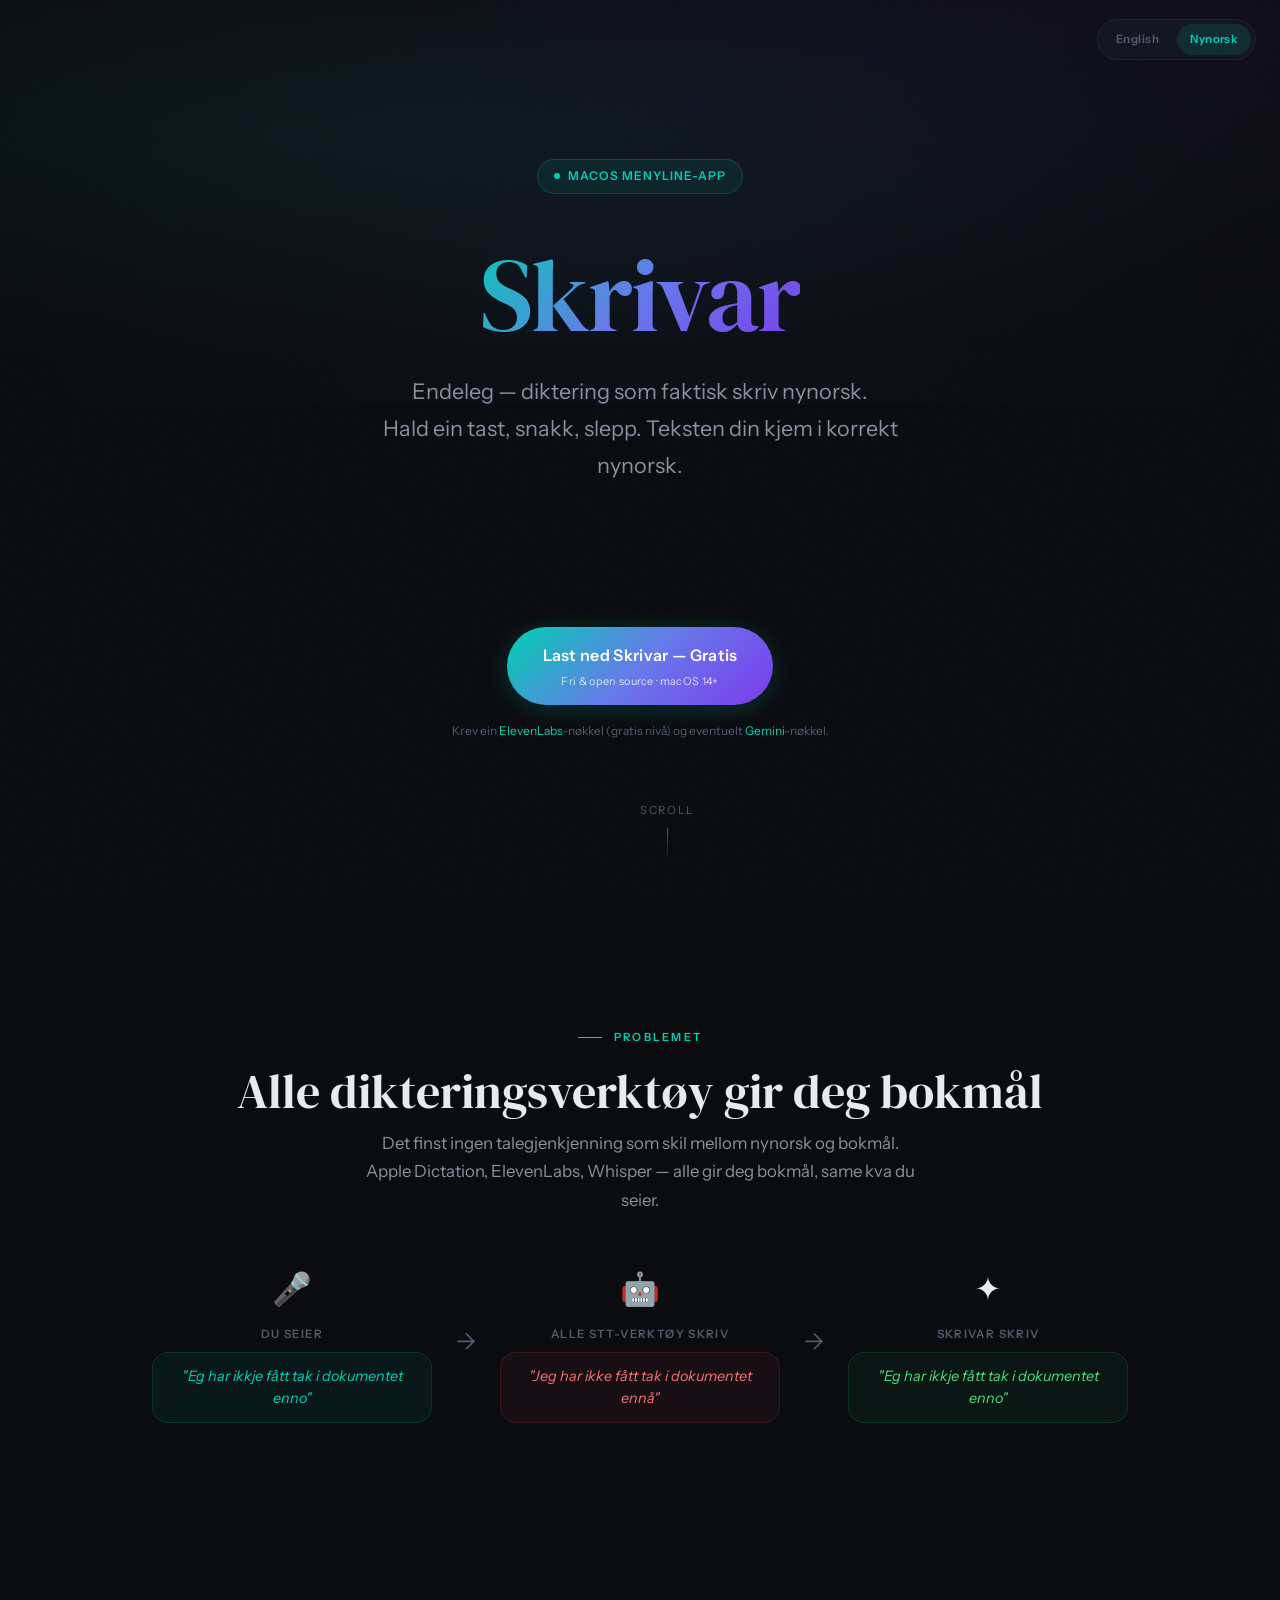
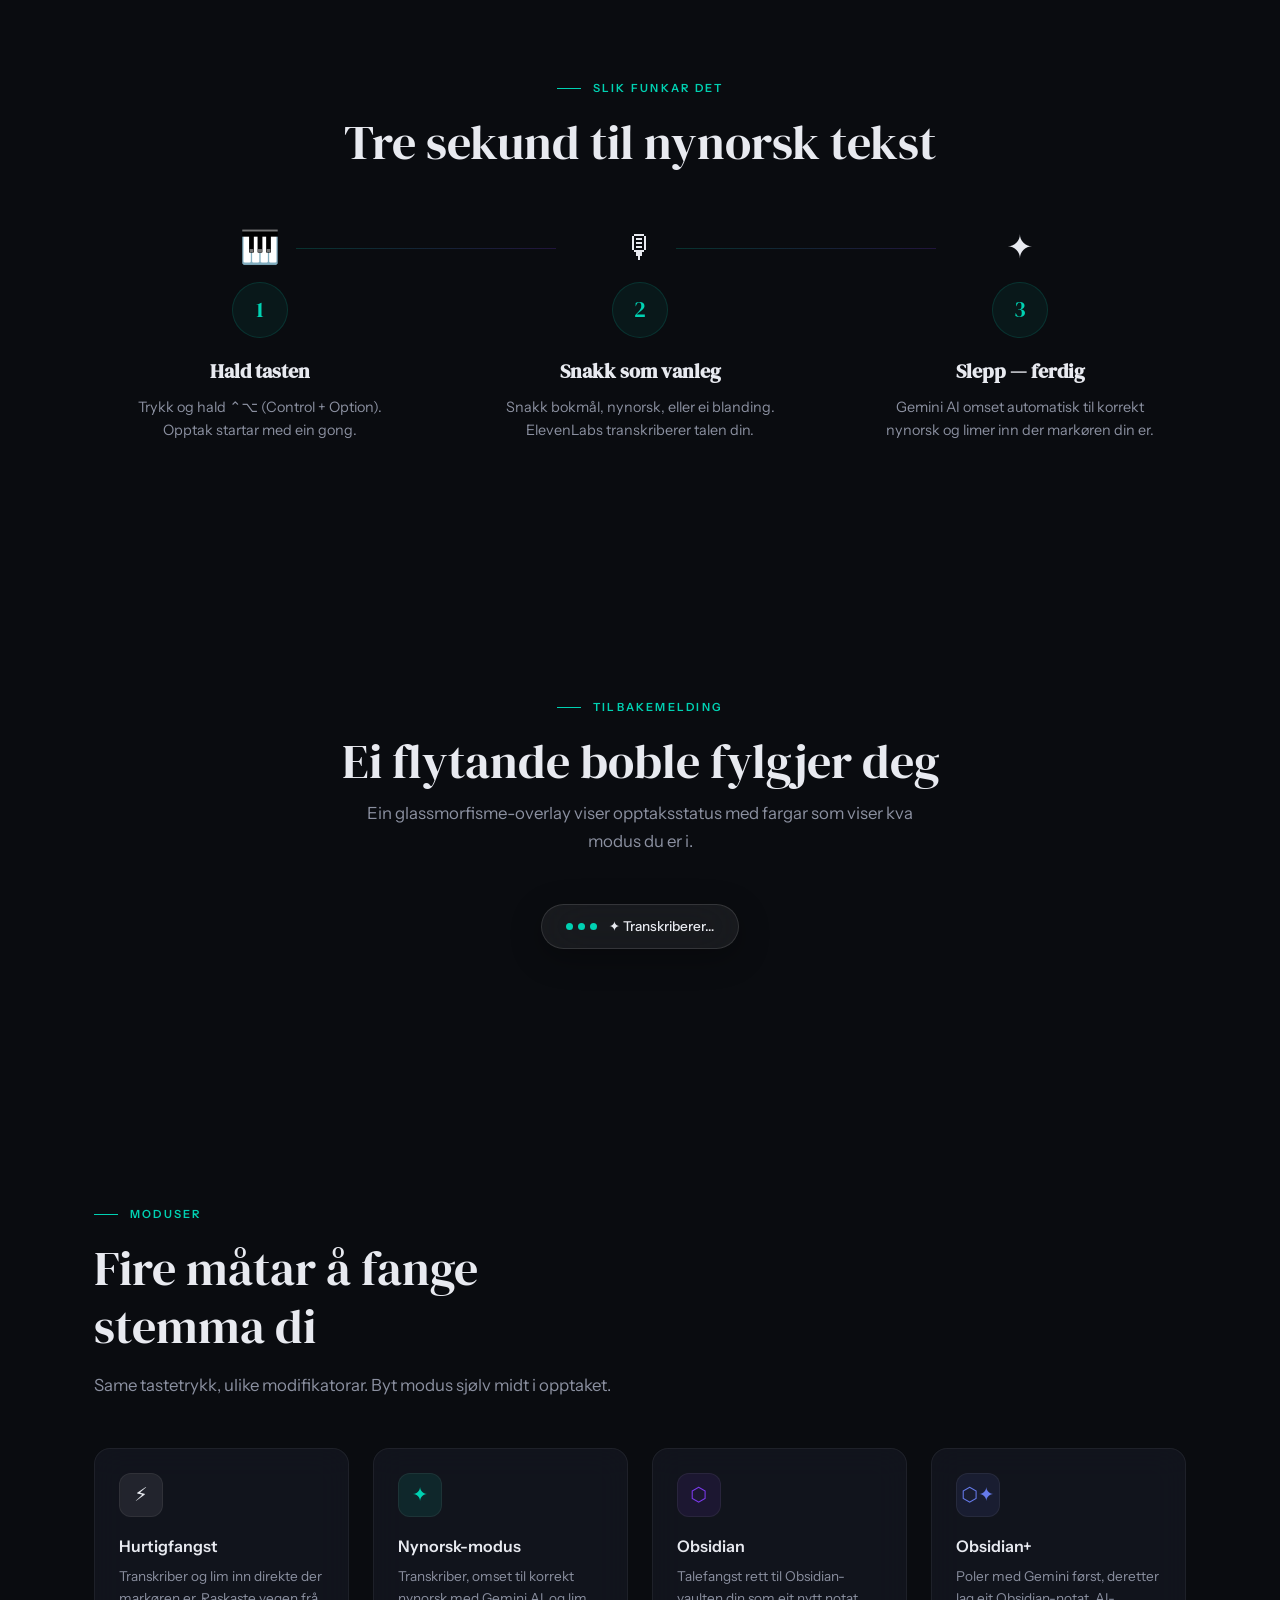
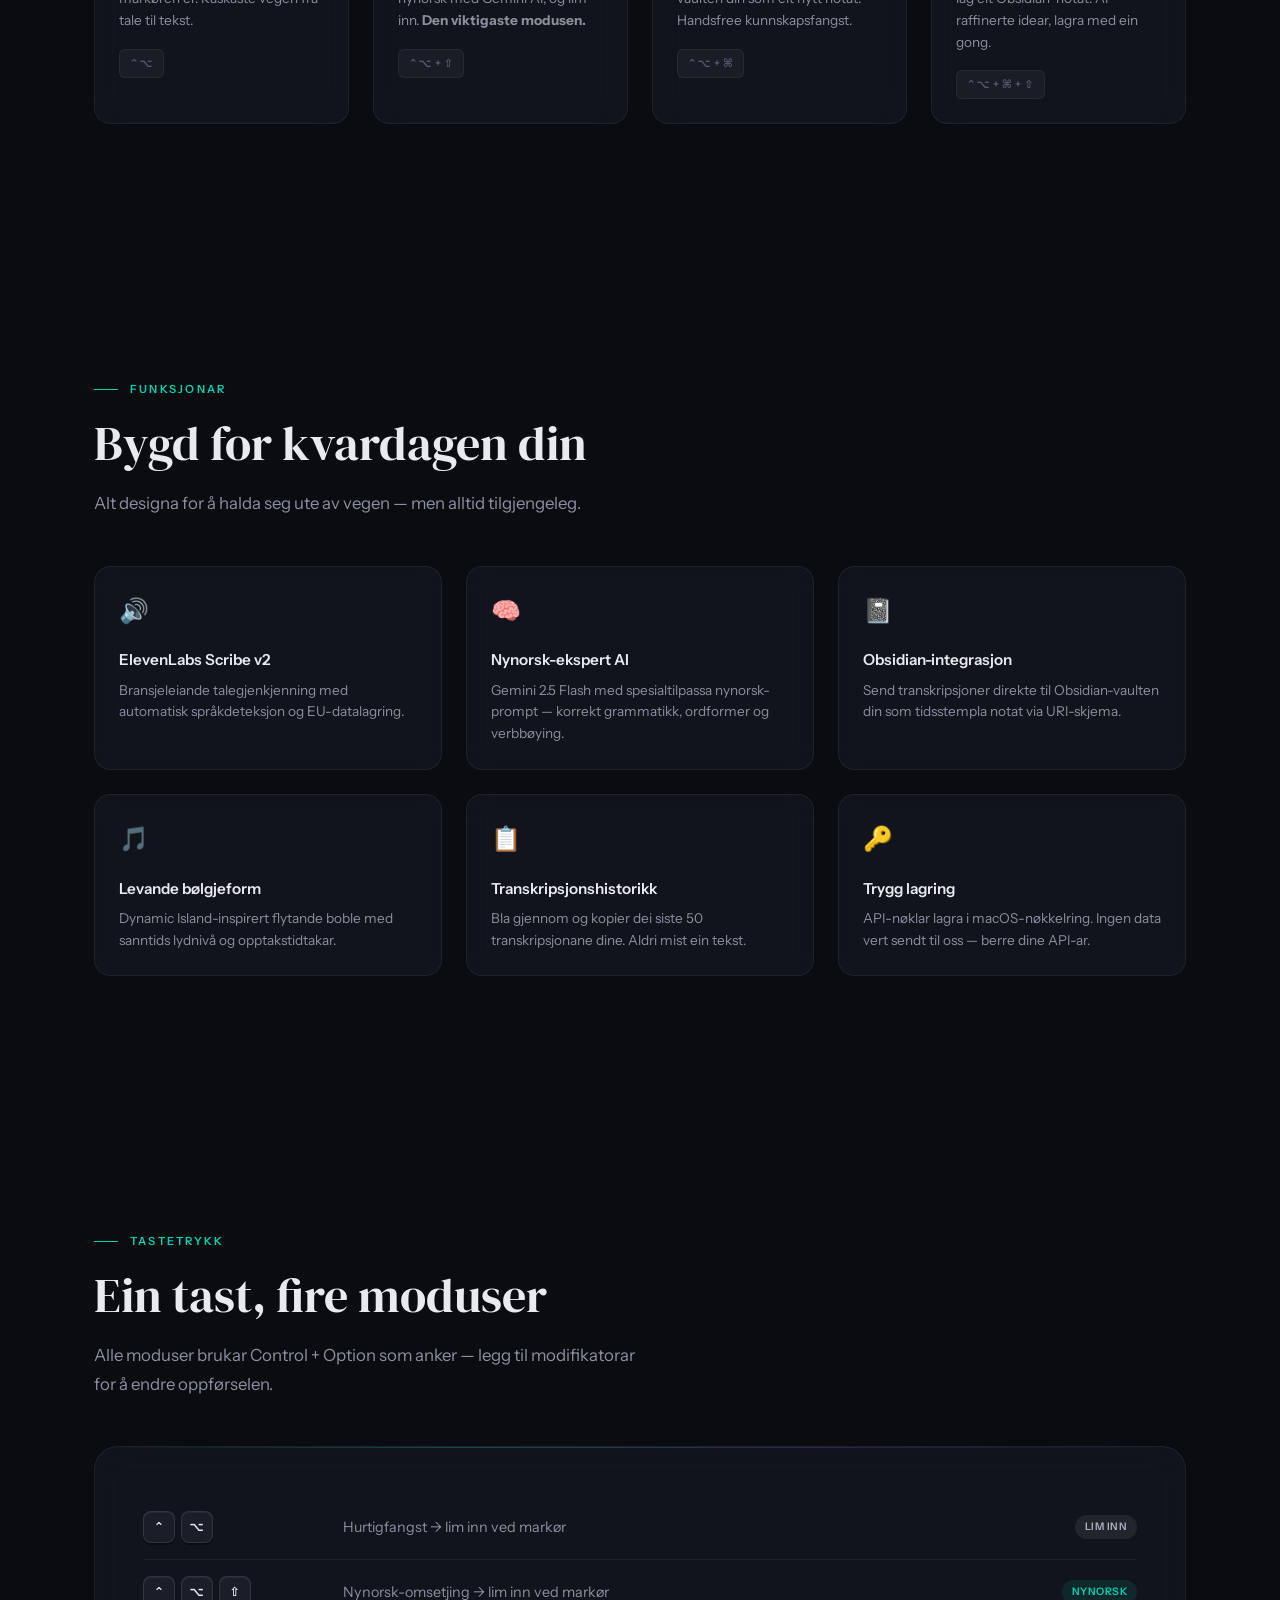
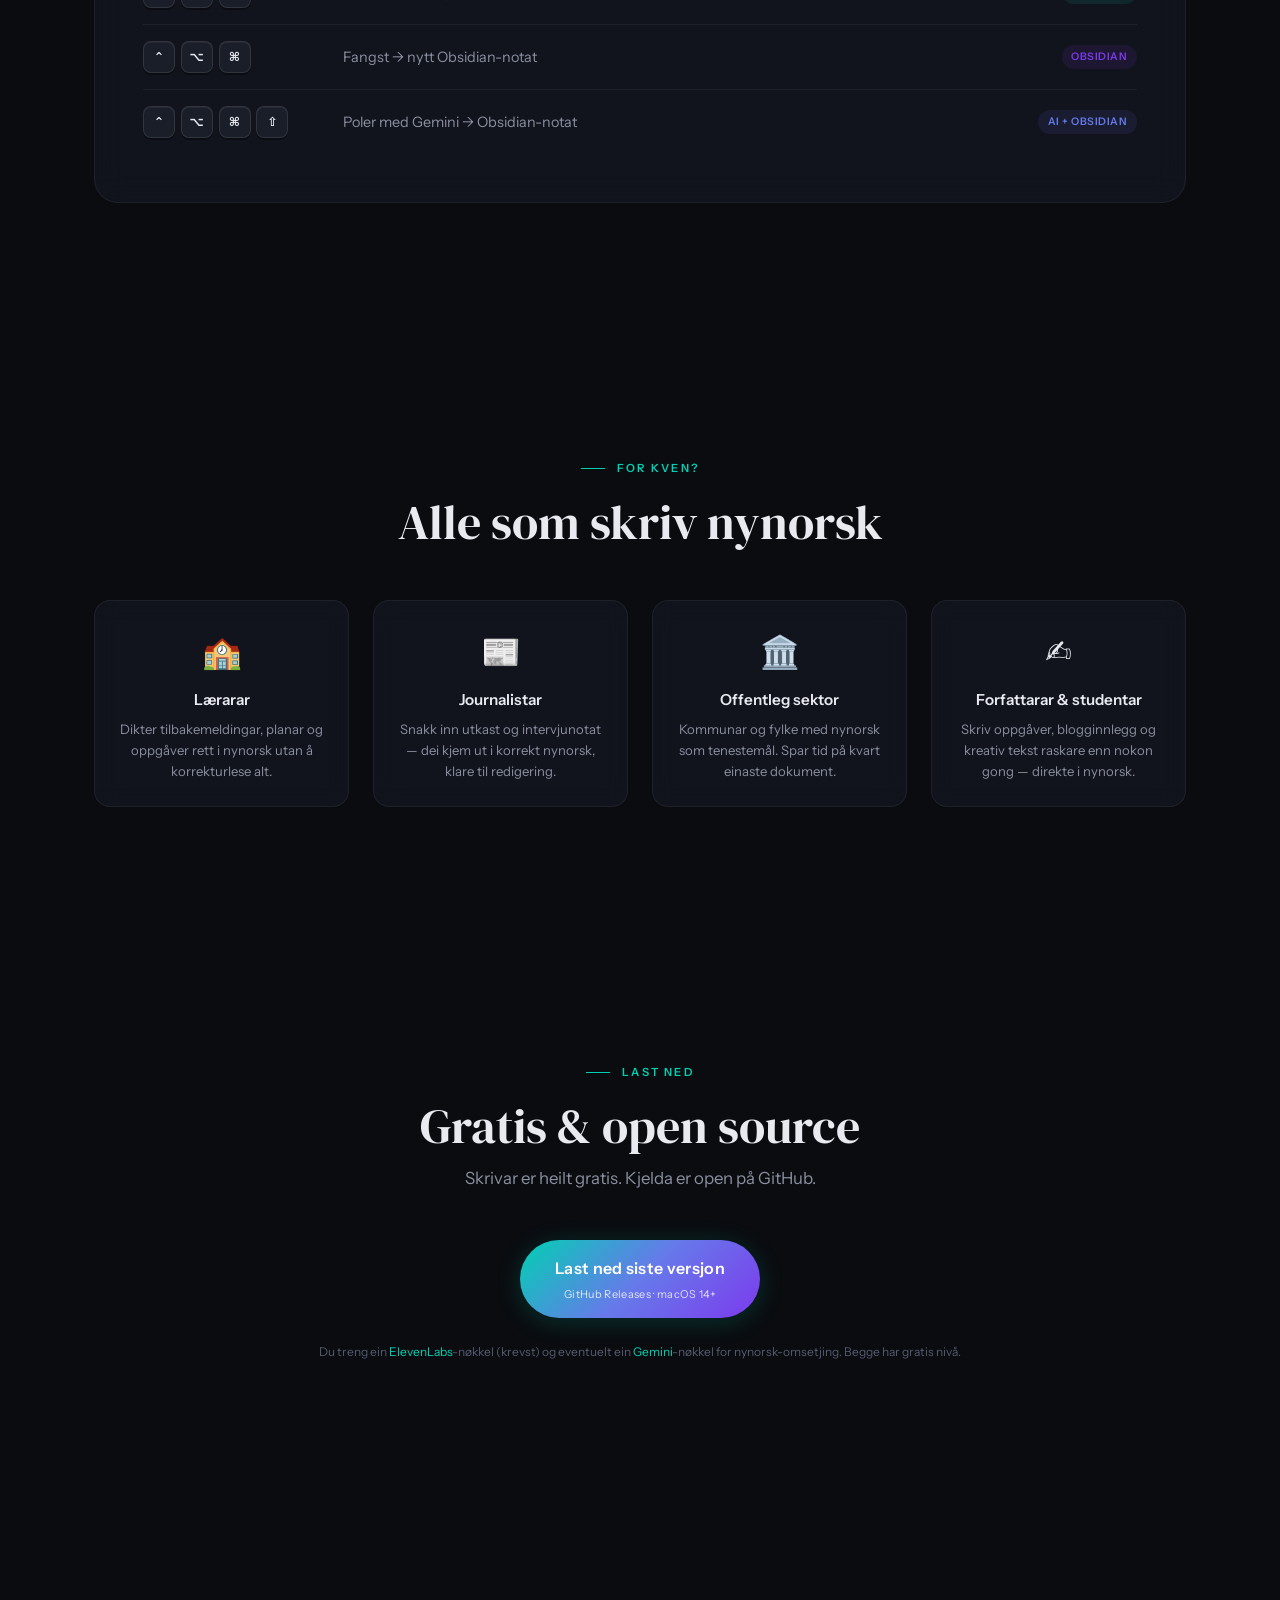
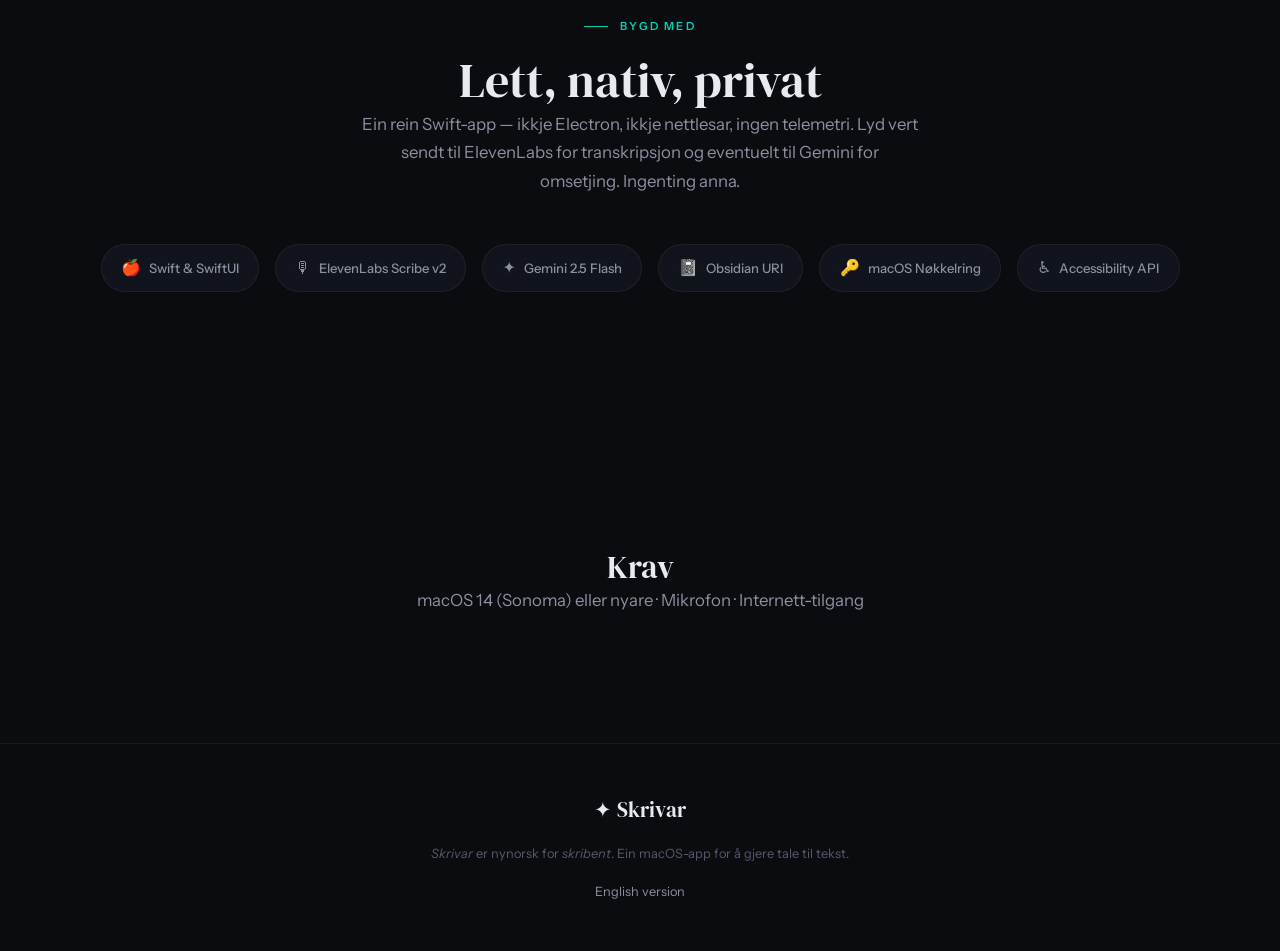
==== docs/nn/index.html @ 3e445d33 "feat: free distribution with landing pages, update checker, and CI - Add Nynorsk (docs/nn/) and inte" ====
<!DOCTYPE html>
<html lang="nn">
<head>
  <meta charset="UTF-8">
  <meta name="viewport" content="width=device-width, initial-scale=1.0">
  <title>Skrivar — Diktering som faktisk skriv nynorsk</title>
  <meta name="description" content="Skrivar er ein macOS-app som gjer tale til tekst — og omset automatisk til korrekt nynorsk. Hald ein tast, snakk, slepp. Ferdig.">
  <meta name="keywords" content="nynorsk, diktering, tale til tekst, bokmål til nynorsk, macOS, speech to text, oversetting">
  <link rel="stylesheet" href="../style.css">
  <link rel="icon" href="data:image/svg+xml,<svg xmlns='http://www.w3.org/2000/svg' viewBox='0 0 100 100'><text y='.9em' font-size='90'>✦</text></svg>">
</head>
<body>

  <!-- ═══════════════ LANGUAGE SWITCHER ═══════════════ -->
  <nav class="lang-nav">
    <a href="../" class="lang-link">English</a>
    <span class="lang-link active">Nynorsk</span>
  </nav>


  <!-- ═══════════════ HERO ═══════════════ -->
  <section class="hero" id="hero">
    <div class="hero-content">
      <div class="hero-badge">
        <span class="badge-dot"></span>
        macOS Menyline-app
      </div>

      <h1>
        <span class="text-gradient">Skrivar</span>
      </h1>

      <p class="hero-tagline">
        Endeleg — diktering som faktisk skriv nynorsk.<br>
        Hald ein tast, snakk, slepp. Teksten din kjem i korrekt nynorsk.
      </p>

      <!-- Animated waveform -->
      <div class="hero-waveform" aria-hidden="true">
        <div class="bar" style="--bar-h: 16px; animation-delay: 0.0s"></div>
        <div class="bar" style="--bar-h: 28px; animation-delay: 0.1s"></div>
        <div class="bar" style="--bar-h: 40px; animation-delay: 0.2s"></div>
        <div class="bar" style="--bar-h: 20px; animation-delay: 0.3s"></div>
        <div class="bar" style="--bar-h: 36px; animation-delay: 0.15s"></div>
        <div class="bar" style="--bar-h: 48px; animation-delay: 0.25s"></div>
        <div class="bar" style="--bar-h: 24px; animation-delay: 0.35s"></div>
        <div class="bar" style="--bar-h: 44px; animation-delay: 0.05s"></div>
        <div class="bar" style="--bar-h: 32px; animation-delay: 0.2s"></div>
        <div class="bar" style="--bar-h: 18px; animation-delay: 0.3s"></div>
        <div class="bar" style="--bar-h: 38px; animation-delay: 0.1s"></div>
        <div class="bar" style="--bar-h: 26px; animation-delay: 0.25s"></div>
        <div class="bar" style="--bar-h: 42px; animation-delay: 0.15s"></div>
        <div class="bar" style="--bar-h: 20px; animation-delay: 0.35s"></div>
        <div class="bar" style="--bar-h: 34px; animation-delay: 0.05s"></div>
        <div class="bar" style="--bar-h: 14px; animation-delay: 0.2s"></div>
        <div class="bar" style="--bar-h: 28px; animation-delay: 0.3s"></div>
        <div class="bar" style="--bar-h: 46px; animation-delay: 0.1s"></div>
        <div class="bar" style="--bar-h: 22px; animation-delay: 0.25s"></div>
        <div class="bar" style="--bar-h: 36px; animation-delay: 0.15s"></div>
      </div>

      <!-- CTA -->
      <a href="https://github.com/lektorodd/skrivar/releases/latest" class="cta-button">
        Last ned Skrivar — Gratis
        <span class="cta-sub">Fri & open source · macOS 14+</span>
      </a>
      <p style="margin-top: var(--space-sm); font-size: 0.75rem; color: var(--text-muted); animation: fadeInUp 0.8s 0.85s ease-out both;">
        Krev ein <a href="https://elevenlabs.io">ElevenLabs</a>-nøkkel (gratis nivå) og eventuelt <a href="https://aistudio.google.com/apikey">Gemini</a>-nøkkel.
      </p>
    </div>

    <div class="scroll-indicator">
      <span>Scroll</span>
      <div class="scroll-line"></div>
    </div>
  </section>


  <!-- ═══════════════ THE PROBLEM ═══════════════ -->
  <section id="problemet">
    <div class="container">
      <div class="reveal" style="text-align: center;">
        <span class="section-label" style="justify-content: center;">Problemet</span>
        <h2 class="section-title" style="text-align: center; margin: 0 auto var(--space-xs);">Alle dikteringsverktøy gir deg bokmål</h2>
        <p class="section-subtitle" style="text-align: center; margin: 0 auto;">
          Det finst ingen talegjenkjenning som skil mellom nynorsk og bokmål.
          Apple Dictation, ElevenLabs, Whisper — alle gir deg bokmål, same kva du seier.
        </p>
      </div>

      <div class="problem-demo reveal">
        <div class="problem-flow">
          <div class="problem-step">
            <div class="problem-icon">🎤</div>
            <div class="problem-label">Du seier</div>
            <div class="problem-text problem-nn">"Eg har ikkje fått tak i dokumentet enno"</div>
          </div>

          <div class="problem-arrow">→</div>

          <div class="problem-step">
            <div class="problem-icon">🤖</div>
            <div class="problem-label">Alle STT-verktøy skriv</div>
            <div class="problem-text problem-bm">"Jeg har ikke fått tak i dokumentet ennå"</div>
          </div>

          <div class="problem-arrow">→</div>

          <div class="problem-step">
            <div class="problem-icon">✦</div>
            <div class="problem-label">Skrivar skriv</div>
            <div class="problem-text problem-ok">"Eg har ikkje fått tak i dokumentet enno"</div>
          </div>
        </div>
      </div>
    </div>
  </section>


  <!-- ═══════════════ HOW IT WORKS ═══════════════ -->
  <section id="slik-funkar-det">
    <div class="container">
      <div class="reveal" style="text-align: center;">
        <span class="section-label" style="justify-content: center;">Slik funkar det</span>
        <h2 class="section-title" style="margin: 0 auto;">Tre sekund til nynorsk tekst</h2>
      </div>

      <div class="steps-row reveal stagger">
        <div class="step">
          <div class="step-visual">🎹</div>
          <div class="step-number">1</div>
          <h3>Hald tasten</h3>
          <p>Trykk og hald ⌃⌥ (Control + Option). Opptak startar med ein gong.</p>
        </div>

        <div class="step">
          <div class="step-visual">🎙</div>
          <div class="step-number">2</div>
          <h3>Snakk som vanleg</h3>
          <p>Snakk bokmål, nynorsk, eller ei blanding. ElevenLabs transkriberer talen din.</p>
        </div>

        <div class="step">
          <div class="step-visual">✦</div>
          <div class="step-number">3</div>
          <h3>Slepp — ferdig</h3>
          <p>Gemini AI omset automatisk til korrekt nynorsk og limer inn der markøren din er.</p>
        </div>
      </div>
    </div>
  </section>


  <!-- ═══════════════ OVERLAY DEMO ═══════════════ -->
  <section id="overlay-demo">
    <div class="container">
      <div class="reveal" style="text-align: center;">
        <span class="section-label" style="justify-content: center;">Tilbakemelding</span>
        <h2 class="section-title" style="text-align: center; margin: 0 auto var(--space-xs);">Ei flytande boble fylgjer deg</h2>
        <p class="section-subtitle" style="text-align: center; margin: 0 auto;">
          Ein glassmorfisme-overlay viser opptaksstatus med fargar som viser kva modus du er i.
        </p>
      </div>

      <div class="overlay-demo reveal">
        <div class="overlay-pill">
          <div class="dots">
            <div class="dot"></div>
            <div class="dot"></div>
            <div class="dot"></div>
          </div>
          <span class="pill-label">✦ Lyttar…</span>
        </div>
      </div>
    </div>
  </section>


  <!-- ═══════════════ CAPTURE MODES ═══════════════ -->
  <section id="moduser">
    <div class="container">
      <div class="reveal">
        <span class="section-label">Moduser</span>
        <h2 class="section-title">Fire måtar å fange<br>stemma di</h2>
        <p class="section-subtitle">
          Same tastetrykk, ulike modifikatorar. Byt modus sjølv midt i opptaket.
        </p>
      </div>

      <div class="modes-grid stagger reveal">

        <div class="mode-card" data-mode="quick">
          <div class="mode-icon">⚡</div>
          <h3>Hurtigfangst</h3>
          <p>Transkriber og lim inn direkte der markøren er. Raskaste vegen frå tale til tekst.</p>
          <span class="mode-shortcut">⌃⌥</span>
        </div>

        <div class="mode-card" data-mode="translate">
          <div class="mode-icon">✦</div>
          <h3>Nynorsk-modus</h3>
          <p>Transkriber, omset til korrekt nynorsk med Gemini AI, og lim inn. <strong>Den viktigaste modusen.</strong></p>
          <span class="mode-shortcut">⌃⌥ + ⇧</span>
        </div>

        <div class="mode-card" data-mode="obsidian">
          <div class="mode-icon">⬡</div>
          <h3>Obsidian</h3>
          <p>Talefangst rett til Obsidian-vaulten din som eit nytt notat. Handsfree kunnskapsfangst.</p>
          <span class="mode-shortcut">⌃⌥ + ⌘</span>
        </div>

        <div class="mode-card" data-mode="polish">
          <div class="mode-icon">⬡✦</div>
          <h3>Obsidian+</h3>
          <p>Poler med Gemini først, deretter lag eit Obsidian-notat. AI-raffinerte idear, lagra med ein gong.</p>
          <span class="mode-shortcut">⌃⌥ + ⌘ + ⇧</span>
        </div>

      </div>
    </div>
  </section>


  <!-- ═══════════════ FEATURES ═══════════════ -->
  <section id="funksjonar">
    <div class="container">
      <div class="reveal">
        <span class="section-label">Funksjonar</span>
        <h2 class="section-title">Bygd for kvardagen din</h2>
        <p class="section-subtitle">
          Alt designa for å halda seg ute av vegen — men alltid tilgjengeleg.
        </p>
      </div>

      <div class="features-grid stagger reveal">

        <div class="feature-card">
          <span class="feature-icon">🔊</span>
          <h3>ElevenLabs Scribe v2</h3>
          <p>Bransjeleiande talegjenkjenning med automatisk språkdeteksjon og EU-datalagring.</p>
        </div>

        <div class="feature-card">
          <span class="feature-icon">🧠</span>
          <h3>Nynorsk-ekspert AI</h3>
          <p>Gemini 2.5 Flash med spesialtilpassa nynorsk-prompt — korrekt grammatikk, ordformer og verbbøying.</p>
        </div>

        <div class="feature-card">
          <span class="feature-icon">📓</span>
          <h3>Obsidian-integrasjon</h3>
          <p>Send transkripsjoner direkte til Obsidian-vaulten din som tidsstempla notat via URI-skjema.</p>
        </div>

        <div class="feature-card">
          <span class="feature-icon">🎵</span>
          <h3>Levande bølgjeform</h3>
          <p>Dynamic Island-inspirert flytande boble med sanntids lydnivå og opptakstidtakar.</p>
        </div>

        <div class="feature-card">
          <span class="feature-icon">📋</span>
          <h3>Transkripsjonshistorikk</h3>
          <p>Bla gjennom og kopier dei siste 50 transkripsjonane dine. Aldri mist ein tekst.</p>
        </div>

        <div class="feature-card">
          <span class="feature-icon">🔑</span>
          <h3>Trygg lagring</h3>
          <p>API-nøklar lagra i macOS-nøkkelring. Ingen data vert sendt til oss — berre dine API-ar.</p>
        </div>

      </div>
    </div>
  </section>


  <!-- ═══════════════ KEYBOARD SHORTCUTS ═══════════════ -->
  <section id="tastereferanse">
    <div class="container">
      <div class="reveal">
        <span class="section-label">Tastetrykk</span>
        <h2 class="section-title">Ein tast, fire moduser</h2>
        <p class="section-subtitle">
          Alle moduser brukar Control + Option som anker — legg til modifikatorar for å endre oppførselen.
        </p>
      </div>

      <div class="shortcuts-panel reveal">
        <div class="shortcut-rows stagger reveal">

          <div class="shortcut-row">
            <div class="shortcut-keys">
              <kbd>⌃</kbd>
              <kbd>⌥</kbd>
            </div>
            <span class="shortcut-desc">Hurtigfangst → lim inn ved markør</span>
            <span class="shortcut-badge" data-type="paste">Lim inn</span>
          </div>

          <div class="shortcut-row">
            <div class="shortcut-keys">
              <kbd>⌃</kbd>
              <kbd>⌥</kbd>
              <kbd>⇧</kbd>
            </div>
            <span class="shortcut-desc">Nynorsk-omsetjing → lim inn ved markør</span>
            <span class="shortcut-badge" data-type="ai">Nynorsk</span>
          </div>

          <div class="shortcut-row">
            <div class="shortcut-keys">
              <kbd>⌃</kbd>
              <kbd>⌥</kbd>
              <kbd>⌘</kbd>
            </div>
            <span class="shortcut-desc">Fangst → nytt Obsidian-notat</span>
            <span class="shortcut-badge" data-type="obsidian">Obsidian</span>
          </div>

          <div class="shortcut-row">
            <div class="shortcut-keys">
              <kbd>⌃</kbd>
              <kbd>⌥</kbd>
              <kbd>⌘</kbd>
              <kbd>⇧</kbd>
            </div>
            <span class="shortcut-desc">Poler med Gemini → Obsidian-notat</span>
            <span class="shortcut-badge" data-type="both">AI + Obsidian</span>
          </div>

        </div>
      </div>
    </div>
  </section>


  <!-- ═══════════════ WHO IS IT FOR ═══════════════ -->
  <section id="for-kven">
    <div class="container">
      <div class="reveal" style="text-align: center;">
        <span class="section-label" style="justify-content: center;">For kven?</span>
        <h2 class="section-title" style="text-align: center; margin: 0 auto var(--space-xs);">Alle som skriv nynorsk</h2>
      </div>

      <div class="audience-grid stagger reveal">
        <div class="audience-card">
          <span class="audience-icon">🏫</span>
          <h3>Lærarar</h3>
          <p>Dikter tilbakemeldingar, planar og oppgåver rett i nynorsk utan å korrekturlese alt.</p>
        </div>
        <div class="audience-card">
          <span class="audience-icon">📰</span>
          <h3>Journalistar</h3>
          <p>Snakk inn utkast og intervjunotat — dei kjem ut i korrekt nynorsk, klare til redigering.</p>
        </div>
        <div class="audience-card">
          <span class="audience-icon">🏛️</span>
          <h3>Offentleg sektor</h3>
          <p>Kommunar og fylke med nynorsk som tenestemål. Spar tid på kvart einaste dokument.</p>
        </div>
        <div class="audience-card">
          <span class="audience-icon">✍️</span>
          <h3>Forfattarar & studentar</h3>
          <p>Skriv oppgåver, blogginnlegg og kreativ tekst raskare enn nokon gong — direkte i nynorsk.</p>
        </div>
      </div>
    </div>
  </section>


  <!-- ═══════════════ DOWNLOAD ═══════════════ -->
  <section id="last-ned">
    <div class="container" style="text-align: center;">
      <div class="reveal">
        <span class="section-label" style="justify-content: center;">Last ned</span>
        <h2 class="section-title" style="text-align: center; margin: 0 auto var(--space-xs);">Gratis & open source</h2>
        <p class="section-subtitle" style="text-align: center; margin: 0 auto;">
          Skrivar er heilt gratis. Kjelda er open på GitHub.
        </p>
      </div>

      <div style="margin-top: var(--space-lg);" class="reveal">
        <a href="https://github.com/lektorodd/skrivar/releases/latest" class="cta-button" style="animation: none;">
          Last ned siste versjon
          <span class="cta-sub">GitHub Releases · macOS 14+</span>
        </a>
        <p class="pricing-note">
          Du treng ein <a href="https://elevenlabs.io">ElevenLabs</a>-nøkkel (krevst) og eventuelt ein
          <a href="https://aistudio.google.com/apikey">Gemini</a>-nøkkel for nynorsk-omsetjing.
          Begge har gratis nivå.
        </p>
      </div>
    </div>
  </section>


  <!-- ═══════════════ TECH STACK ═══════════════ -->
  <section id="teknologi">
    <div class="container" style="text-align: center;">
      <div class="reveal">
        <span class="section-label" style="justify-content: center;">Bygd med</span>
        <h2 class="section-title" style="margin: 0 auto;">Lett, nativ, privat</h2>
        <p class="section-subtitle" style="margin: 0 auto;">
          Ein rein Swift-app — ikkje Electron, ikkje nettlesar, ingen telemetri. Lyd vert sendt til ElevenLabs for transkripsjon og eventuelt til Gemini for omsetjing. Ingenting anna.
        </p>
      </div>

      <div class="tech-row reveal stagger">
        <span class="tech-chip"><span class="chip-icon">🍎</span> Swift & SwiftUI</span>
        <span class="tech-chip"><span class="chip-icon">🎙</span> ElevenLabs Scribe v2</span>
        <span class="tech-chip"><span class="chip-icon">✦</span> Gemini 2.5 Flash</span>
        <span class="tech-chip"><span class="chip-icon">📓</span> Obsidian URI</span>
        <span class="tech-chip"><span class="chip-icon">🔑</span> macOS Nøkkelring</span>
        <span class="tech-chip"><span class="chip-icon">♿️</span> Accessibility API</span>
      </div>
    </div>
  </section>

  <!-- ═══════════════ REQUIREMENTS ═══════════════ -->
  <section id="krav">
    <div class="container" style="text-align: center;">
      <div class="reveal">
        <h2 class="section-title" style="margin: 0 auto; font-size: clamp(1.4rem, 3vw, 2rem);">Krav</h2>
        <p class="section-subtitle" style="margin: 0 auto;">
          macOS 14 (Sonoma) eller nyare · Mikrofon · Internett-tilgang
        </p>
      </div>
    </div>
  </section>


  <!-- ═══════════════ FOOTER ═══════════════ -->
  <footer class="site-footer">
    <div class="container">
      <div class="footer-content">
        <span class="footer-logo">✦ Skrivar</span>
        <p class="footer-text">
          <em>Skrivar</em> er nynorsk for <em>skribent</em>. Ein macOS-app for å gjere tale til tekst.
        </p>
        <p class="footer-text">
          <a href="../">English version</a>
        </p>
      </div>
    </div>
  </footer>


  <!-- ═══════════════ SCRIPTS ═══════════════ -->
  <script>
    // Scroll-triggered reveal
    const observer = new IntersectionObserver((entries) => {
      entries.forEach(entry => {
        if (entry.isIntersecting) {
          entry.target.classList.add('visible');
        }
      });
    }, {
      threshold: 0.12,
      rootMargin: '0px 0px -40px 0px'
    });

    document.querySelectorAll('.reveal').forEach(el => observer.observe(el));

    // Rotate overlay pill modes
    const modes = [
      { label: '✦ Lyttar…',        color: '#00d1b2' },
      { label: '✦ Transkriberer…',  color: '#00d1b2' },
      { label: '✦ Omset til nynorsk…', color: '#00d1b2' },
      { label: '✦ Ferdig! ✓',      color: '#22c55e' },
      { label: 'Lyttar…',          color: '#e8eaf0' },
    ];
    let modeIndex = 0;
    const pillLabel = document.querySelector('.pill-label');
    const dots = document.querySelectorAll('.overlay-pill .dot');

    if (pillLabel) {
      setInterval(() => {
        modeIndex = (modeIndex + 1) % modes.length;
        pillLabel.textContent = modes[modeIndex].label;
        dots.forEach(d => d.style.background = modes[modeIndex].color);
      }, 2400);
    }
  </script>

</body>
</html>
---- docs/style.css ----
/* ════════════════════════════════════════════════════
   SKRIVAR – Landing Page Design System
   Nordic editorial × developer utility aesthetic
   ════════════════════════════════════════════════════ */

@import url('https://fonts.googleapis.com/css2?family=DM+Serif+Display:ital@0;1&family=Instrument+Sans:ital,wght@0,400..700;1,400..700&display=swap');

:root {
  /* ── Palette ── */
  --bg-deep:       #0a0c10;
  --bg-surface:    #12151c;
  --bg-elevated:   #1a1e28;
  --bg-card:       rgba(22, 26, 36, 0.65);
  --border-subtle: rgba(255, 255, 255, 0.06);
  --border-glow:   rgba(255, 255, 255, 0.1);

  --text-primary:   #e8eaf0;
  --text-secondary: #8b90a0;
  --text-muted:     #555a6e;

  /* Aurora accents */
  --accent-teal:    #00d1b2;
  --accent-violet:  #7c3aed;
  --accent-blend:   #667aea;
  --accent-ice:     #38bdf8;
  --accent-warm:    #f59e0b;

  /* Gradients */
  --gradient-aurora: linear-gradient(135deg, var(--accent-teal), var(--accent-blend), var(--accent-violet));
  --gradient-subtle: linear-gradient(135deg, rgba(0, 209, 178, 0.12), rgba(124, 58, 237, 0.12));
  --gradient-hero:   radial-gradient(ellipse 80% 50% at 50% 0%, rgba(0, 209, 178, 0.08) 0%, rgba(124, 58, 237, 0.04) 50%, transparent 100%);

  /* ── Typography ── */
  --font-display: 'DM Serif Display', Georgia, serif;
  --font-body:    'Instrument Sans', system-ui, sans-serif;

  /* ── Spacing ── */
  --space-xs:  0.5rem;
  --space-sm:  1rem;
  --space-md:  1.5rem;
  --space-lg:  3rem;
  --space-xl:  5rem;
  --space-2xl: 8rem;

  /* ── Radius ── */
  --radius-sm:   8px;
  --radius-md:   16px;
  --radius-lg:   24px;
  --radius-pill:  100px;

  /* ── Misc ── */
  --transition-fast:   0.2s cubic-bezier(0.4, 0, 0.2, 1);
  --transition-smooth: 0.5s cubic-bezier(0.4, 0, 0.2, 1);
  --transition-spring: 0.6s cubic-bezier(0.34, 1.56, 0.64, 1);
}


/* ═══ RESET & BASE ═══ */

*, *::before, *::after {
  margin: 0;
  padding: 0;
  box-sizing: border-box;
}

html {
  scroll-behavior: smooth;
  -webkit-font-smoothing: antialiased;
  -moz-osx-font-smoothing: grayscale;
}

body {
  font-family: var(--font-body);
  background: var(--bg-deep);
  color: var(--text-primary);
  line-height: 1.7;
  overflow-x: hidden;
}

::selection {
  background: rgba(0, 209, 178, 0.3);
  color: #fff;
}

a {
  color: var(--accent-teal);
  text-decoration: none;
  transition: color var(--transition-fast);
}
a:hover { color: var(--accent-ice); }

img { max-width: 100%; display: block; }


/* ═══ LAYOUT ═══ */

.container {
  max-width: 1140px;
  margin: 0 auto;
  padding: 0 var(--space-md);
}

section {
  padding: var(--space-2xl) 0;
  position: relative;
}


/* ═══ SECTION HEADER ═══ */

.section-label {
  font-family: var(--font-body);
  font-size: 0.7rem;
  font-weight: 600;
  letter-spacing: 0.2em;
  text-transform: uppercase;
  color: var(--accent-teal);
  margin-bottom: var(--space-sm);
  display: flex;
  align-items: center;
  gap: 0.75rem;
}

.section-label::before {
  content: '';
  display: block;
  width: 24px;
  height: 1px;
  background: var(--accent-teal);
}

.section-title {
  font-family: var(--font-display);
  font-size: clamp(2rem, 4vw, 3rem);
  font-weight: 400;
  line-height: 1.2;
  color: var(--text-primary);
  margin-bottom: var(--space-sm);
}

.section-subtitle {
  font-size: 1.05rem;
  color: var(--text-secondary);
  max-width: 560px;
  line-height: 1.7;
}


/* ═══ NOISE TEXTURE OVERLAY ═══ */

body::after {
  content: '';
  position: fixed;
  top: 0; left: 0; right: 0; bottom: 0;
  pointer-events: none;
  z-index: 9999;
  opacity: 0.018;
  background-image: url("data:image/svg+xml,%3Csvg viewBox='0 0 256 256' xmlns='http://www.w3.org/2000/svg'%3E%3Cfilter id='n'%3E%3CfeTurbulence type='fractalNoise' baseFrequency='0.9' numOctaves='4' stitchTiles='stitch'/%3E%3C/filter%3E%3Crect width='100%25' height='100%25' filter='url(%23n)'/%3E%3C/svg%3E");
  background-repeat: repeat;
  background-size: 200px;
}


/* ══════════════════════════════════════════
   HERO
   ══════════════════════════════════════════ */

.hero {
  min-height: 100vh;
  display: flex;
  align-items: center;
  justify-content: center;
  text-align: center;
  padding: var(--space-xl) 0;
  position: relative;
  overflow: hidden;
}

/* Ambient aurora glow */
.hero::before {
  content: '';
  position: absolute;
  width: 140%;
  height: 60%;
  top: -15%;
  left: -20%;
  background: radial-gradient(ellipse at 30% 50%, rgba(0, 209, 178, 0.06) 0%, transparent 60%),
              radial-gradient(ellipse at 70% 30%, rgba(124, 58, 237, 0.06) 0%, transparent 60%),
              radial-gradient(ellipse at 50% 80%, rgba(102, 122, 234, 0.04) 0%, transparent 50%);
  animation: auroraShift 12s ease-in-out infinite alternate;
  pointer-events: none;
}

@keyframes auroraShift {
  0%   { transform: translate(0, 0) scale(1); opacity: 0.8; }
  50%  { transform: translate(-3%, 4%) scale(1.05); opacity: 1; }
  100% { transform: translate(3%, -2%) scale(0.98); opacity: 0.85; }
}

.hero-content {
  position: relative;
  z-index: 2;
}

.hero-badge {
  display: inline-flex;
  align-items: center;
  gap: 0.5rem;
  padding: 0.4rem 1rem;
  border-radius: var(--radius-pill);
  background: rgba(0, 209, 178, 0.08);
  border: 1px solid rgba(0, 209, 178, 0.2);
  font-size: 0.75rem;
  font-weight: 600;
  letter-spacing: 0.08em;
  text-transform: uppercase;
  color: var(--accent-teal);
  margin-bottom: var(--space-lg);
  animation: fadeInUp 0.8s ease-out both;
}

.hero-badge .badge-dot {
  width: 6px;
  height: 6px;
  border-radius: 50%;
  background: var(--accent-teal);
  animation: pulse 2s ease-in-out infinite;
}

@keyframes pulse {
  0%, 100% { opacity: 0.4; transform: scale(0.8); }
  50%      { opacity: 1; transform: scale(1.2); }
}

.hero h1 {
  font-family: var(--font-display);
  font-size: clamp(3.2rem, 8vw, 6.5rem);
  font-weight: 400;
  line-height: 1.05;
  letter-spacing: -0.02em;
  margin-bottom: var(--space-md);
  animation: fadeInUp 0.8s 0.15s ease-out both;
}

.hero h1 .text-gradient {
  background: var(--gradient-aurora);
  -webkit-background-clip: text;
  -webkit-text-fill-color: transparent;
  background-clip: text;
}

.hero-tagline {
  font-size: clamp(1.1rem, 2.5vw, 1.35rem);
  color: var(--text-secondary);
  max-width: 520px;
  margin: 0 auto var(--space-lg);
  line-height: 1.7;
  animation: fadeInUp 0.8s 0.3s ease-out both;
}

/* Animated waveform */
.hero-waveform {
  display: flex;
  align-items: center;
  justify-content: center;
  gap: 4px;
  height: 48px;
  margin-bottom: var(--space-lg);
  animation: fadeInUp 0.8s 0.45s ease-out both;
}

.hero-waveform .bar {
  width: 3px;
  border-radius: 3px;
  background: var(--gradient-aurora);
  animation: waveBar 1.2s ease-in-out infinite;
}

@keyframes waveBar {
  0%, 100% { height: 8px; opacity: 0.3; }
  50%      { height: var(--bar-h, 32px); opacity: 0.9; }
}

/* Keyboard hint */
.hero-shortcut {
  animation: fadeInUp 0.8s 0.6s ease-out both;
}

.key-combo {
  display: inline-flex;
  align-items: center;
  gap: 0.4rem;
  padding: 0.6rem 1.4rem;
  border-radius: var(--radius-pill);
  background: var(--bg-card);
  border: 1px solid var(--border-glow);
  backdrop-filter: blur(20px);
  -webkit-backdrop-filter: blur(20px);
  font-size: 0.9rem;
  color: var(--text-secondary);
}

.key-combo kbd {
  display: inline-flex;
  align-items: center;
  justify-content: center;
  min-width: 28px;
  height: 28px;
  padding: 0 6px;
  border-radius: 6px;
  background: var(--bg-elevated);
  border: 1px solid var(--border-glow);
  font-family: var(--font-body);
  font-size: 0.8rem;
  font-weight: 600;
  color: var(--text-primary);
  box-shadow: 0 2px 0 rgba(0,0,0,0.3);
}

/* Scroll indicator */
.scroll-indicator {
  position: absolute;
  bottom: 2.5rem;
  left: 50%;
  transform: translateX(-50%);
  display: flex;
  flex-direction: column;
  align-items: center;
  gap: 0.5rem;
  color: var(--text-muted);
  font-size: 0.7rem;
  letter-spacing: 0.15em;
  text-transform: uppercase;
  animation: fadeInUp 0.8s 0.8s ease-out both;
}

.scroll-indicator .scroll-line {
  width: 1px;
  height: 32px;
  background: linear-gradient(to bottom, var(--text-muted), transparent);
  animation: scrollPulse 2s ease-in-out infinite;
}

@keyframes scrollPulse {
  0%, 100% { opacity: 0.3; height: 24px; }
  50%      { opacity: 0.8; height: 36px; }
}


/* ══════════════════════════════════════════
   CAPTURE MODES
   ══════════════════════════════════════════ */

.modes-grid {
  display: grid;
  grid-template-columns: repeat(4, 1fr);
  gap: var(--space-md);
  margin-top: var(--space-lg);
}

.mode-card {
  position: relative;
  padding: var(--space-md) var(--space-md) var(--space-md);
  border-radius: var(--radius-md);
  background: var(--bg-card);
  border: 1px solid var(--border-subtle);
  backdrop-filter: blur(16px);
  -webkit-backdrop-filter: blur(16px);
  transition: all var(--transition-smooth);
  overflow: hidden;
}

.mode-card::before {
  content: '';
  position: absolute;
  top: 0;
  left: 0;
  right: 0;
  height: 2px;
  background: var(--card-accent);
  opacity: 0;
  transition: opacity var(--transition-fast);
}

.mode-card:hover {
  border-color: rgba(255, 255, 255, 0.12);
  transform: translateY(-4px);
  box-shadow: 0 16px 48px rgba(0, 0, 0, 0.3);
}

.mode-card:hover::before { opacity: 1; }

.mode-icon {
  width: 44px;
  height: 44px;
  border-radius: 12px;
  display: flex;
  align-items: center;
  justify-content: center;
  font-size: 1.2rem;
  margin-bottom: var(--space-sm);
  background: var(--icon-bg);
  color: var(--card-accent);
  border: 1px solid rgba(255, 255, 255, 0.06);
}

/* Per-mode accent colors */
.mode-card[data-mode="quick"]    { --card-accent: #e8eaf0; --icon-bg: rgba(232, 234, 240, 0.08); }
.mode-card[data-mode="translate"]{ --card-accent: #00d1b2; --icon-bg: rgba(0, 209, 178, 0.1); }
.mode-card[data-mode="obsidian"] { --card-accent: #7c3aed; --icon-bg: rgba(124, 58, 237, 0.1); }
.mode-card[data-mode="polish"]   { --card-accent: #667aea; --icon-bg: rgba(102, 122, 234, 0.1); }

.mode-card h3 {
  font-family: var(--font-body);
  font-size: 1rem;
  font-weight: 600;
  margin-bottom: 0.4rem;
  color: var(--text-primary);
}

.mode-card p {
  font-size: 0.85rem;
  color: var(--text-secondary);
  line-height: 1.6;
  margin-bottom: var(--space-sm);
}

.mode-shortcut {
  display: inline-flex;
  align-items: center;
  gap: 0.25rem;
  padding: 0.25rem 0.6rem;
  background: rgba(255, 255, 255, 0.04);
  border: 1px solid var(--border-subtle);
  border-radius: 6px;
  font-size: 0.7rem;
  font-weight: 600;
  color: var(--text-muted);
  letter-spacing: 0.05em;
}


/* ══════════════════════════════════════════
   HOW IT WORKS
   ══════════════════════════════════════════ */

.steps-row {
  display: grid;
  grid-template-columns: repeat(3, 1fr);
  gap: var(--space-lg);
  margin-top: var(--space-lg);
  counter-reset: step;
}

.step {
  position: relative;
  text-align: center;
}

.step-number {
  width: 56px;
  height: 56px;
  border-radius: 50%;
  display: flex;
  align-items: center;
  justify-content: center;
  margin: 0 auto var(--space-sm);
  font-family: var(--font-display);
  font-size: 1.4rem;
  color: var(--accent-teal);
  background: rgba(0, 209, 178, 0.06);
  border: 1px solid rgba(0, 209, 178, 0.15);
  position: relative;
}

/* Connector line between steps */
.step:not(:last-child)::after {
  content: '';
  position: absolute;
  top: 28px;
  left: calc(50% + 36px);
  width: calc(100% - 72px);
  height: 1px;
  background: linear-gradient(to right, rgba(0, 209, 178, 0.2), rgba(124, 58, 237, 0.2));
}

.step h3 {
  font-family: var(--font-display);
  font-size: 1.25rem;
  margin-bottom: 0.5rem;
  color: var(--text-primary);
}

.step p {
  font-size: 0.9rem;
  color: var(--text-secondary);
  line-height: 1.6;
  max-width: 280px;
  margin: 0 auto;
}

.step-visual {
  font-size: 2rem;
  margin-bottom: var(--space-xs);
}


/* ══════════════════════════════════════════
   FEATURES GRID
   ══════════════════════════════════════════ */

.features-grid {
  display: grid;
  grid-template-columns: repeat(3, 1fr);
  gap: var(--space-md);
  margin-top: var(--space-lg);
}

.feature-card {
  padding: var(--space-md);
  border-radius: var(--radius-md);
  background: var(--bg-card);
  border: 1px solid var(--border-subtle);
  backdrop-filter: blur(12px);
  -webkit-backdrop-filter: blur(12px);
  transition: all var(--transition-smooth);
}

.feature-card:hover {
  border-color: rgba(255, 255, 255, 0.1);
  transform: translateY(-2px);
}

.feature-icon {
  font-size: 1.5rem;
  margin-bottom: var(--space-sm);
  display: block;
}

.feature-card h3 {
  font-family: var(--font-body);
  font-size: 0.95rem;
  font-weight: 600;
  margin-bottom: 0.4rem;
  color: var(--text-primary);
}

.feature-card p {
  font-size: 0.85rem;
  color: var(--text-secondary);
  line-height: 1.6;
}


/* ══════════════════════════════════════════
   KEYBOARD SHORTCUTS SECTION
   ══════════════════════════════════════════ */

.shortcuts-panel {
  margin-top: var(--space-lg);
  padding: var(--space-lg);
  border-radius: var(--radius-lg);
  background: var(--bg-card);
  border: 1px solid var(--border-subtle);
  backdrop-filter: blur(16px);
  -webkit-backdrop-filter: blur(16px);
  position: relative;
  overflow: hidden;
}

.shortcuts-panel::before {
  content: '';
  position: absolute;
  top: 0;
  left: 0;
  right: 0;
  height: 1px;
  background: linear-gradient(90deg, transparent, rgba(0, 209, 178, 0.3), rgba(124, 58, 237, 0.3), transparent);
}

.shortcut-rows {
  display: grid;
  gap: 0;
}

.shortcut-row {
  display: grid;
  grid-template-columns: 200px 1fr auto;
  align-items: center;
  padding: var(--space-sm) 0;
  border-bottom: 1px solid var(--border-subtle);
}

.shortcut-row:last-child { border-bottom: none; }

.shortcut-keys {
  display: flex;
  gap: 0.35rem;
  align-items: center;
}

.shortcut-keys kbd {
  display: inline-flex;
  align-items: center;
  justify-content: center;
  min-width: 32px;
  height: 32px;
  padding: 0 8px;
  border-radius: 8px;
  background: var(--bg-elevated);
  border: 1px solid var(--border-glow);
  font-family: var(--font-body);
  font-size: 0.78rem;
  font-weight: 600;
  color: var(--text-primary);
  box-shadow: 0 2px 0 rgba(0, 0, 0, 0.35), inset 0 1px 0 rgba(255, 255, 255, 0.05);
}

.shortcut-desc {
  font-size: 0.9rem;
  color: var(--text-secondary);
}

.shortcut-badge {
  padding: 0.2rem 0.6rem;
  border-radius: var(--radius-pill);
  font-size: 0.65rem;
  font-weight: 600;
  letter-spacing: 0.05em;
  text-transform: uppercase;
}

.shortcut-badge[data-type="paste"]    { background: rgba(232, 234, 240, 0.08); color: #aab0c0; }
.shortcut-badge[data-type="ai"]       { background: rgba(0, 209, 178, 0.1);   color: var(--accent-teal); }
.shortcut-badge[data-type="obsidian"] { background: rgba(124, 58, 237, 0.1);  color: var(--accent-violet); }
.shortcut-badge[data-type="both"]     { background: rgba(102, 122, 234, 0.1); color: var(--accent-blend); }


/* ══════════════════════════════════════════
   OVERLAY DEMO (glassmorphism pill)
   ══════════════════════════════════════════ */

.overlay-demo {
  display: flex;
  justify-content: center;
  margin-top: var(--space-lg);
}

.overlay-pill {
  display: inline-flex;
  align-items: center;
  gap: 12px;
  padding: 10px 24px;
  border-radius: var(--radius-pill);
  background: rgba(255, 255, 255, 0.06);
  border: 1px solid rgba(255, 255, 255, 0.12);
  backdrop-filter: blur(24px);
  -webkit-backdrop-filter: blur(24px);
  box-shadow: 0 8px 32px rgba(0, 0, 0, 0.3);
  animation: pillFloat 3s ease-in-out infinite;
}

@keyframes pillFloat {
  0%, 100% { transform: translateY(0); }
  50%      { transform: translateY(-6px); }
}

.overlay-pill .dots {
  display: flex;
  gap: 5px;
}

.overlay-pill .dot {
  width: 7px;
  height: 7px;
  border-radius: 50%;
  background: var(--accent-teal);
  animation: dotPulse 1.2s ease-in-out infinite;
}
.overlay-pill .dot:nth-child(2) { animation-delay: 0.25s; }
.overlay-pill .dot:nth-child(3) { animation-delay: 0.5s; }

@keyframes dotPulse {
  0%, 100% { opacity: 0.3; transform: scale(0.7); }
  50%      { opacity: 1;   transform: scale(1); }
}

.overlay-pill .pill-label {
  font-size: 0.85rem;
  font-weight: 500;
  color: var(--text-primary);
}


/* ══════════════════════════════════════════
   TECH STACK
   ══════════════════════════════════════════ */

.tech-row {
  display: flex;
  flex-wrap: wrap;
  gap: var(--space-sm);
  margin-top: var(--space-lg);
  justify-content: center;
}

.tech-chip {
  display: inline-flex;
  align-items: center;
  gap: 0.5rem;
  padding: 0.6rem 1.2rem;
  border-radius: var(--radius-pill);
  background: var(--bg-card);
  border: 1px solid var(--border-subtle);
  font-size: 0.82rem;
  font-weight: 500;
  color: var(--text-secondary);
  transition: all var(--transition-fast);
  backdrop-filter: blur(8px);
  -webkit-backdrop-filter: blur(8px);
}

.tech-chip:hover {
  border-color: rgba(255, 255, 255, 0.15);
  color: var(--text-primary);
}

.tech-chip .chip-icon {
  font-size: 1rem;
}


/* ══════════════════════════════════════════
   FOOTER
   ══════════════════════════════════════════ */

.site-footer {
  padding: var(--space-lg) 0;
  border-top: 1px solid var(--border-subtle);
  text-align: center;
}

.footer-content {
  display: flex;
  flex-direction: column;
  align-items: center;
  gap: var(--space-sm);
}

.footer-logo {
  font-family: var(--font-display);
  font-size: 1.3rem;
  color: var(--text-primary);
}

.footer-text {
  font-size: 0.8rem;
  color: var(--text-muted);
}

.footer-text a {
  color: var(--text-secondary);
  transition: color var(--transition-fast);
}
.footer-text a:hover { color: var(--accent-teal); }


/* ═══ ANIMATIONS ═══ */

@keyframes fadeInUp {
  from {
    opacity: 0;
    transform: translateY(24px);
  }
  to {
    opacity: 1;
    transform: translateY(0);
  }
}

/* Scroll-triggered reveal */
.reveal {
  opacity: 0;
  transform: translateY(32px);
  transition: opacity 0.8s cubic-bezier(0.4, 0, 0.2, 1),
              transform 0.8s cubic-bezier(0.4, 0, 0.2, 1);
}

.reveal.visible {
  opacity: 1;
  transform: translateY(0);
}

/* Stagger children */
.stagger > * {
  opacity: 0;
  transform: translateY(20px);
  transition: opacity 0.6s cubic-bezier(0.4, 0, 0.2, 1),
              transform 0.6s cubic-bezier(0.4, 0, 0.2, 1);
}

.stagger.visible > *:nth-child(1) { transition-delay: 0s; }
.stagger.visible > *:nth-child(2) { transition-delay: 0.1s; }
.stagger.visible > *:nth-child(3) { transition-delay: 0.2s; }
.stagger.visible > *:nth-child(4) { transition-delay: 0.3s; }
.stagger.visible > *:nth-child(5) { transition-delay: 0.4s; }
.stagger.visible > *:nth-child(6) { transition-delay: 0.5s; }

.stagger.visible > * {
  opacity: 1;
  transform: translateY(0);
}


/* ══════════════════════════════════════════
   LANGUAGE NAV
   ══════════════════════════════════════════ */

.lang-nav {
  position: fixed;
  top: 1.2rem;
  right: 1.5rem;
  z-index: 100;
  display: flex;
  gap: 0.25rem;
  padding: 0.25rem;
  border-radius: var(--radius-pill);
  background: rgba(22, 26, 36, 0.7);
  border: 1px solid var(--border-subtle);
  backdrop-filter: blur(16px);
  -webkit-backdrop-filter: blur(16px);
}

.lang-link {
  padding: 0.35rem 0.85rem;
  border-radius: var(--radius-pill);
  font-size: 0.72rem;
  font-weight: 600;
  letter-spacing: 0.04em;
  color: var(--text-muted);
  text-decoration: none;
  transition: all var(--transition-fast);
}

.lang-link:hover {
  color: var(--text-primary);
}

.lang-link.active {
  background: rgba(0, 209, 178, 0.12);
  color: var(--accent-teal);
}


/* ══════════════════════════════════════════
   CTA BUTTON
   ══════════════════════════════════════════ */

.cta-button {
  display: inline-flex;
  flex-direction: column;
  align-items: center;
  gap: 0.2rem;
  padding: 0.9rem 2.2rem;
  border-radius: var(--radius-pill);
  background: var(--gradient-aurora);
  color: #fff;
  font-family: var(--font-body);
  font-size: 1rem;
  font-weight: 600;
  letter-spacing: 0.02em;
  text-decoration: none;
  border: none;
  cursor: pointer;
  transition: all var(--transition-smooth);
  box-shadow: 0 4px 24px rgba(0, 209, 178, 0.2), 0 1px 3px rgba(0, 0, 0, 0.3);
  animation: fadeInUp 0.8s 0.7s ease-out both;
}

.cta-button:hover {
  transform: translateY(-2px);
  box-shadow: 0 8px 32px rgba(0, 209, 178, 0.3), 0 2px 6px rgba(0, 0, 0, 0.3);
  color: #fff;
}

.cta-sub {
  font-size: 0.68rem;
  font-weight: 400;
  opacity: 0.8;
  letter-spacing: 0.03em;
}


/* ══════════════════════════════════════════
   PROBLEM DEMO (Nynorsk page)
   ══════════════════════════════════════════ */

.problem-demo {
  margin-top: var(--space-lg);
}

.problem-flow {
  display: flex;
  align-items: center;
  justify-content: center;
  gap: var(--space-md);
  flex-wrap: wrap;
}

.problem-step {
  flex: 1;
  min-width: 200px;
  max-width: 280px;
  text-align: center;
}

.problem-icon {
  font-size: 2rem;
  margin-bottom: var(--space-xs);
}

.problem-label {
  font-size: 0.72rem;
  font-weight: 600;
  letter-spacing: 0.12em;
  text-transform: uppercase;
  color: var(--text-muted);
  margin-bottom: 0.5rem;
}

.problem-text {
  padding: 0.8rem 1.2rem;
  border-radius: var(--radius-md);
  font-size: 0.9rem;
  line-height: 1.5;
  font-style: italic;
}

.problem-nn {
  background: rgba(0, 209, 178, 0.06);
  border: 1px solid rgba(0, 209, 178, 0.15);
  color: var(--accent-teal);
}

.problem-bm {
  background: rgba(239, 68, 68, 0.06);
  border: 1px solid rgba(239, 68, 68, 0.15);
  color: #f87171;
}

.problem-ok {
  background: rgba(34, 197, 94, 0.06);
  border: 1px solid rgba(34, 197, 94, 0.15);
  color: #4ade80;
}

.problem-arrow {
  font-size: 1.5rem;
  color: var(--text-muted);
  flex-shrink: 0;
}


/* ══════════════════════════════════════════
   AUDIENCE GRID
   ══════════════════════════════════════════ */

.audience-grid {
  display: grid;
  grid-template-columns: repeat(4, 1fr);
  gap: var(--space-md);
  margin-top: var(--space-lg);
}

.audience-card {
  text-align: center;
  padding: var(--space-md);
  border-radius: var(--radius-md);
  background: var(--bg-card);
  border: 1px solid var(--border-subtle);
  backdrop-filter: blur(12px);
  -webkit-backdrop-filter: blur(12px);
  transition: all var(--transition-smooth);
}

.audience-card:hover {
  border-color: rgba(255, 255, 255, 0.1);
  transform: translateY(-2px);
}

.audience-icon {
  font-size: 2rem;
  display: block;
  margin-bottom: var(--space-xs);
}

.audience-card h3 {
  font-family: var(--font-body);
  font-size: 0.95rem;
  font-weight: 600;
  margin-bottom: 0.4rem;
  color: var(--text-primary);
}

.audience-card p {
  font-size: 0.82rem;
  color: var(--text-secondary);
  line-height: 1.6;
}


/* ══════════════════════════════════════════
   PRICING
   ══════════════════════════════════════════ */

.pricing-card {
  max-width: 440px;
  margin: var(--space-lg) auto 0;
  padding: var(--space-lg);
  border-radius: var(--radius-lg);
  background: var(--bg-card);
  border: 1px solid var(--border-glow);
  backdrop-filter: blur(20px);
  -webkit-backdrop-filter: blur(20px);
  text-align: center;
  position: relative;
  overflow: hidden;
}

.pricing-card::before {
  content: '';
  position: absolute;
  top: 0;
  left: 0;
  right: 0;
  height: 2px;
  background: var(--gradient-aurora);
}

.pricing-amount {
  font-family: var(--font-display);
  font-size: 3.5rem;
  color: var(--text-primary);
  line-height: 1;
}

.pricing-label {
  font-size: 0.85rem;
  color: var(--text-secondary);
  margin-top: 0.25rem;
  margin-bottom: var(--space-md);
}

.pricing-features {
  list-style: none;
  text-align: left;
  max-width: 280px;
  margin: 0 auto;
}

.pricing-features li {
  padding: 0.4rem 0;
  font-size: 0.88rem;
  color: var(--text-secondary);
  border-bottom: 1px solid var(--border-subtle);
}

.pricing-features li:last-child {
  border-bottom: none;
}

.pricing-note {
  margin-top: var(--space-md);
  font-size: 0.75rem;
  color: var(--text-muted);
  line-height: 1.6;
}


/* ══════════════════════════════════════════
   USE CASE CARDS (International page)
   ══════════════════════════════════════════ */

.usecase-grid {
  display: grid;
  grid-template-columns: repeat(3, 1fr);
  gap: var(--space-md);
  margin-top: var(--space-lg);
}

.usecase-card {
  padding: var(--space-md);
  border-radius: var(--radius-md);
  background: var(--bg-card);
  border: 1px solid var(--border-subtle);
  backdrop-filter: blur(12px);
  -webkit-backdrop-filter: blur(12px);
  transition: all var(--transition-smooth);
}

.usecase-card:hover {
  border-color: rgba(255, 255, 255, 0.1);
  transform: translateY(-2px);
}

.usecase-icon {
  font-size: 2rem;
  display: block;
  margin-bottom: var(--space-xs);
}

.usecase-card h3 {
  font-family: var(--font-body);
  font-size: 0.95rem;
  font-weight: 600;
  margin-bottom: 0.4rem;
  color: var(--text-primary);
}

.usecase-card p {
  font-size: 0.82rem;
  color: var(--text-secondary);
  line-height: 1.6;
}

.usecase-example {
  margin-top: 0.6rem;
  padding: 0.5rem 0.75rem;
  border-radius: var(--radius-sm);
  background: rgba(0, 209, 178, 0.04);
  border-left: 2px solid var(--accent-teal);
  font-size: 0.78rem;
  color: var(--text-muted);
  font-style: italic;
}


/* ═══ RESPONSIVE ═══ */

@media (max-width: 900px) {
  .modes-grid {
    grid-template-columns: repeat(2, 1fr);
  }
  .features-grid {
    grid-template-columns: repeat(2, 1fr);
  }
  .audience-grid {
    grid-template-columns: repeat(2, 1fr);
  }
  .usecase-grid {
    grid-template-columns: repeat(2, 1fr);
  }
  .shortcut-row {
    grid-template-columns: 160px 1fr auto;
  }
  .problem-arrow {
    display: none;
  }
  .problem-flow {
    flex-direction: column;
  }
  .problem-step {
    max-width: 100%;
  }
}

@media (max-width: 640px) {
  section { padding: var(--space-xl) 0; }

  .modes-grid,
  .features-grid,
  .audience-grid,
  .usecase-grid {
    grid-template-columns: 1fr;
  }

  .steps-row {
    grid-template-columns: 1fr;
    gap: var(--space-md);
  }

  .step:not(:last-child)::after { display: none; }

  .shortcut-row {
    grid-template-columns: 1fr;
    gap: 0.5rem;
  }

  .shortcut-badge { justify-self: start; }

  .shortcuts-panel { padding: var(--space-md); }

  .lang-nav {
    top: 0.8rem;
    right: 0.8rem;
  }
}
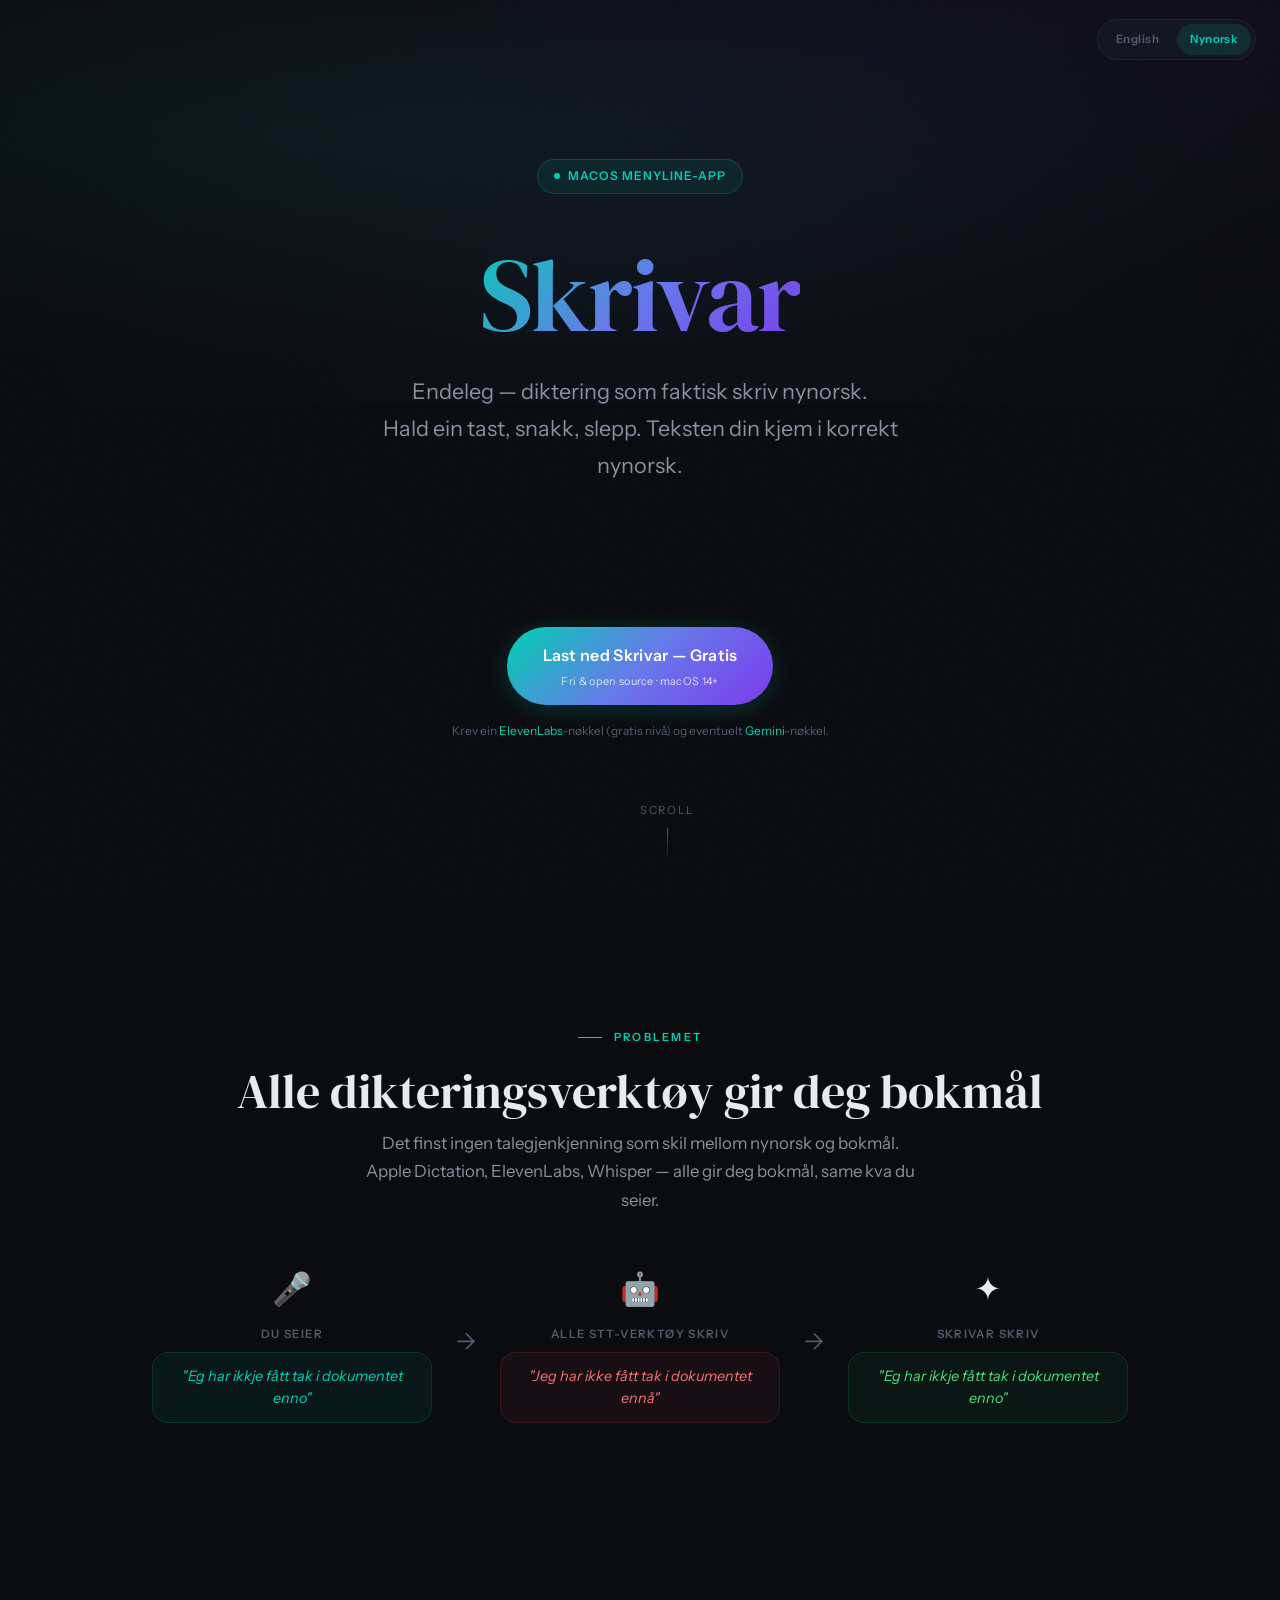
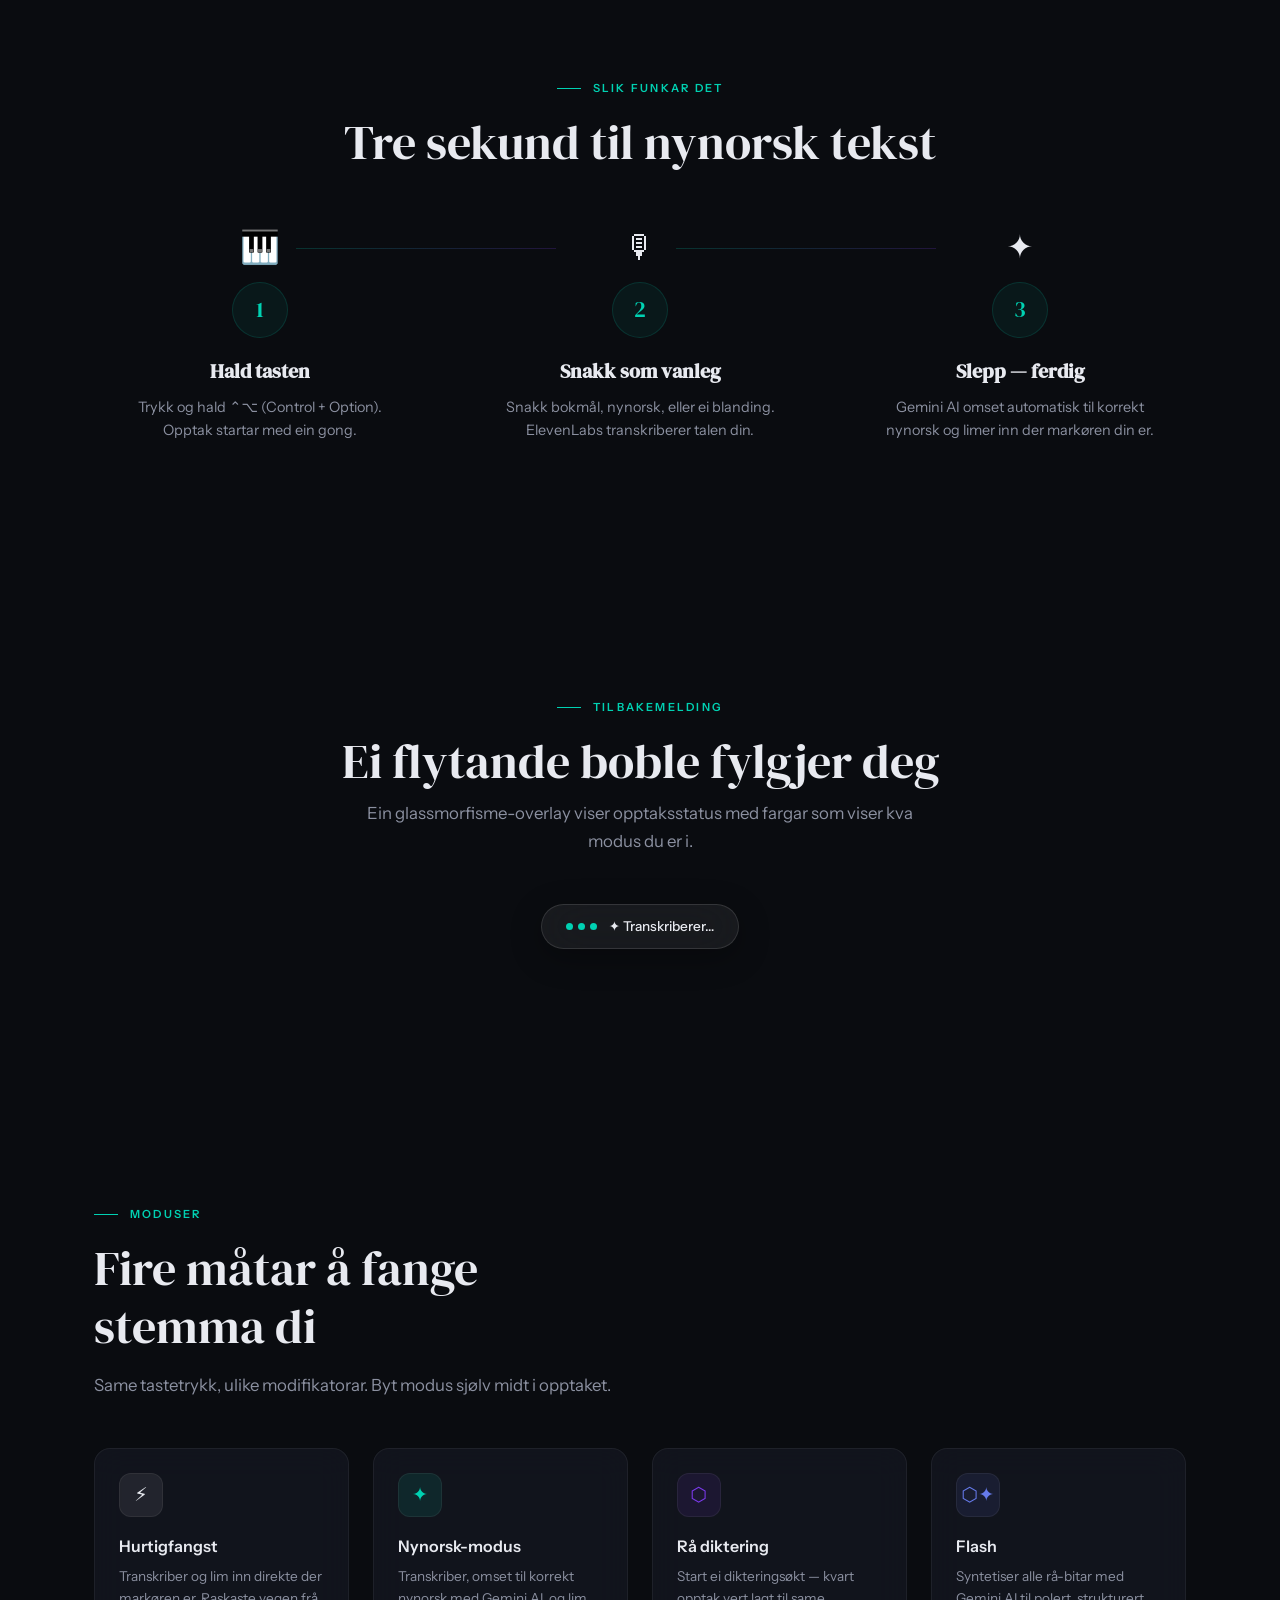
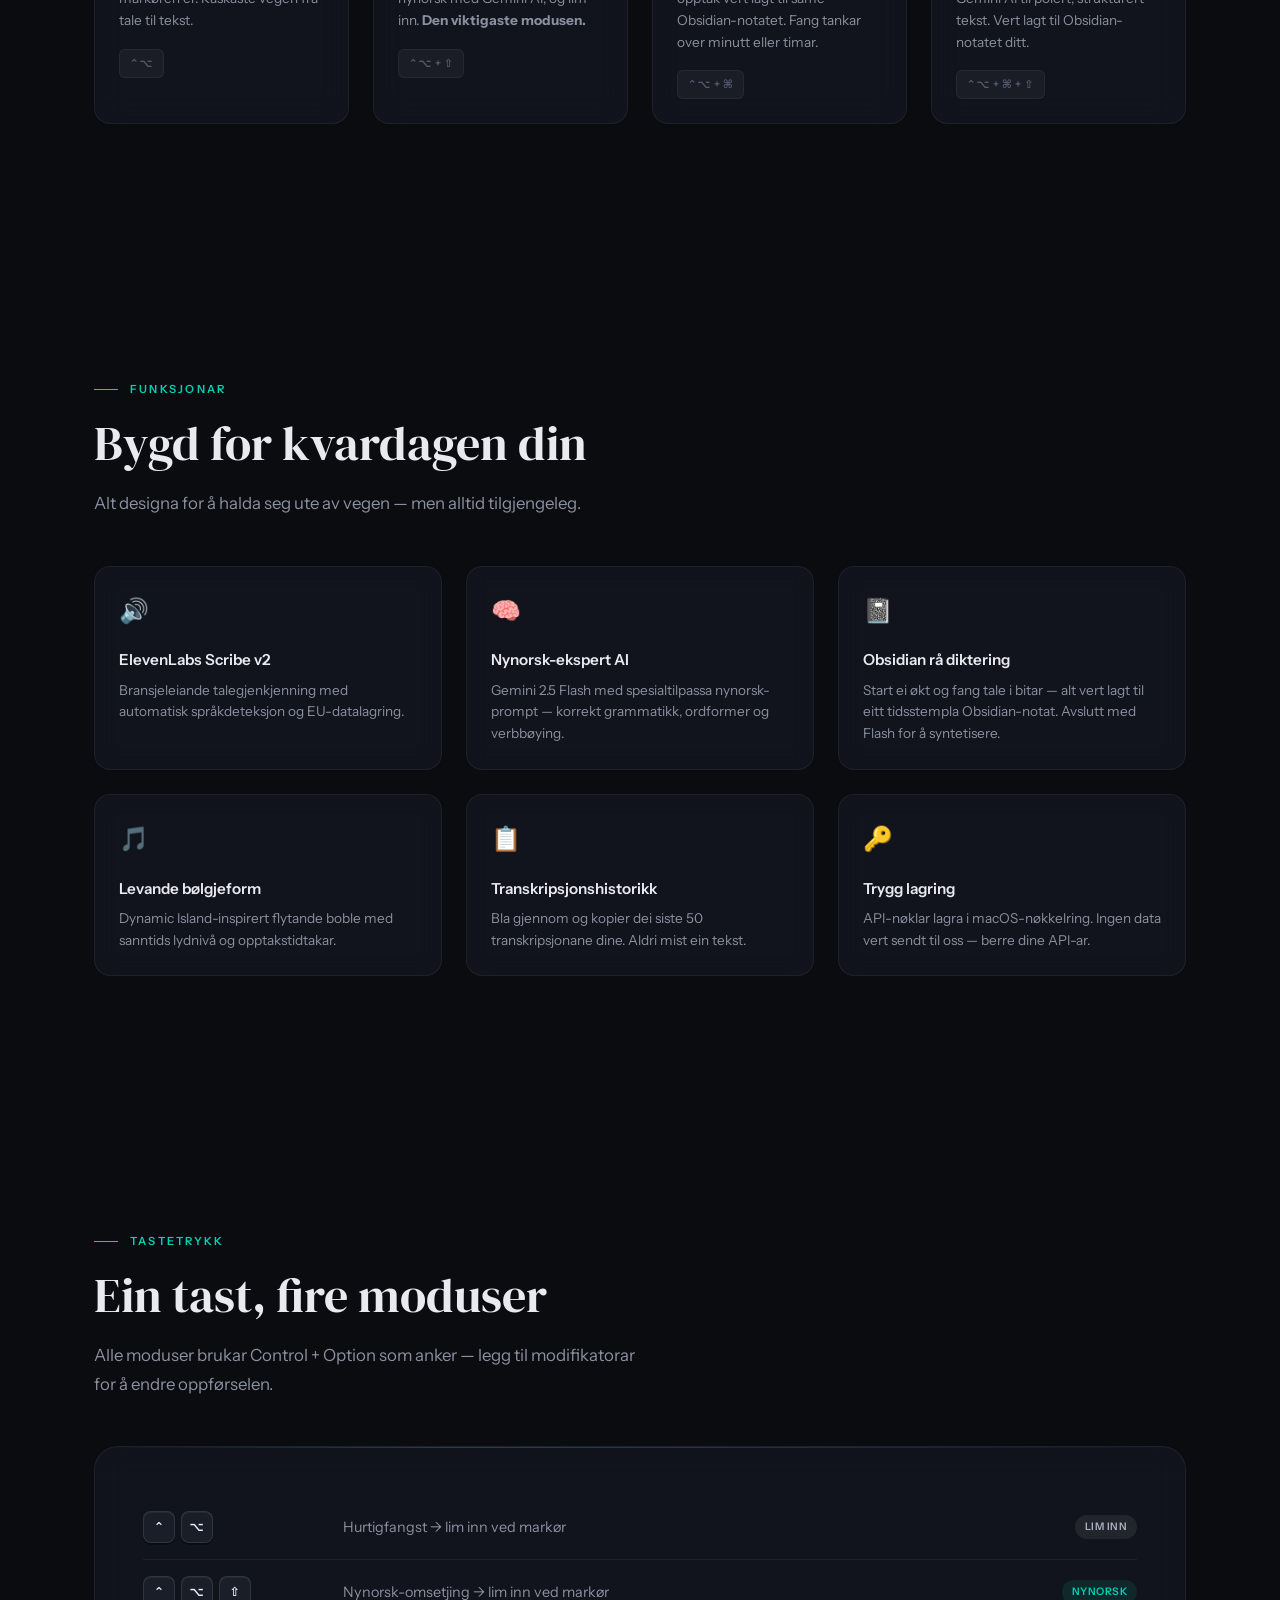
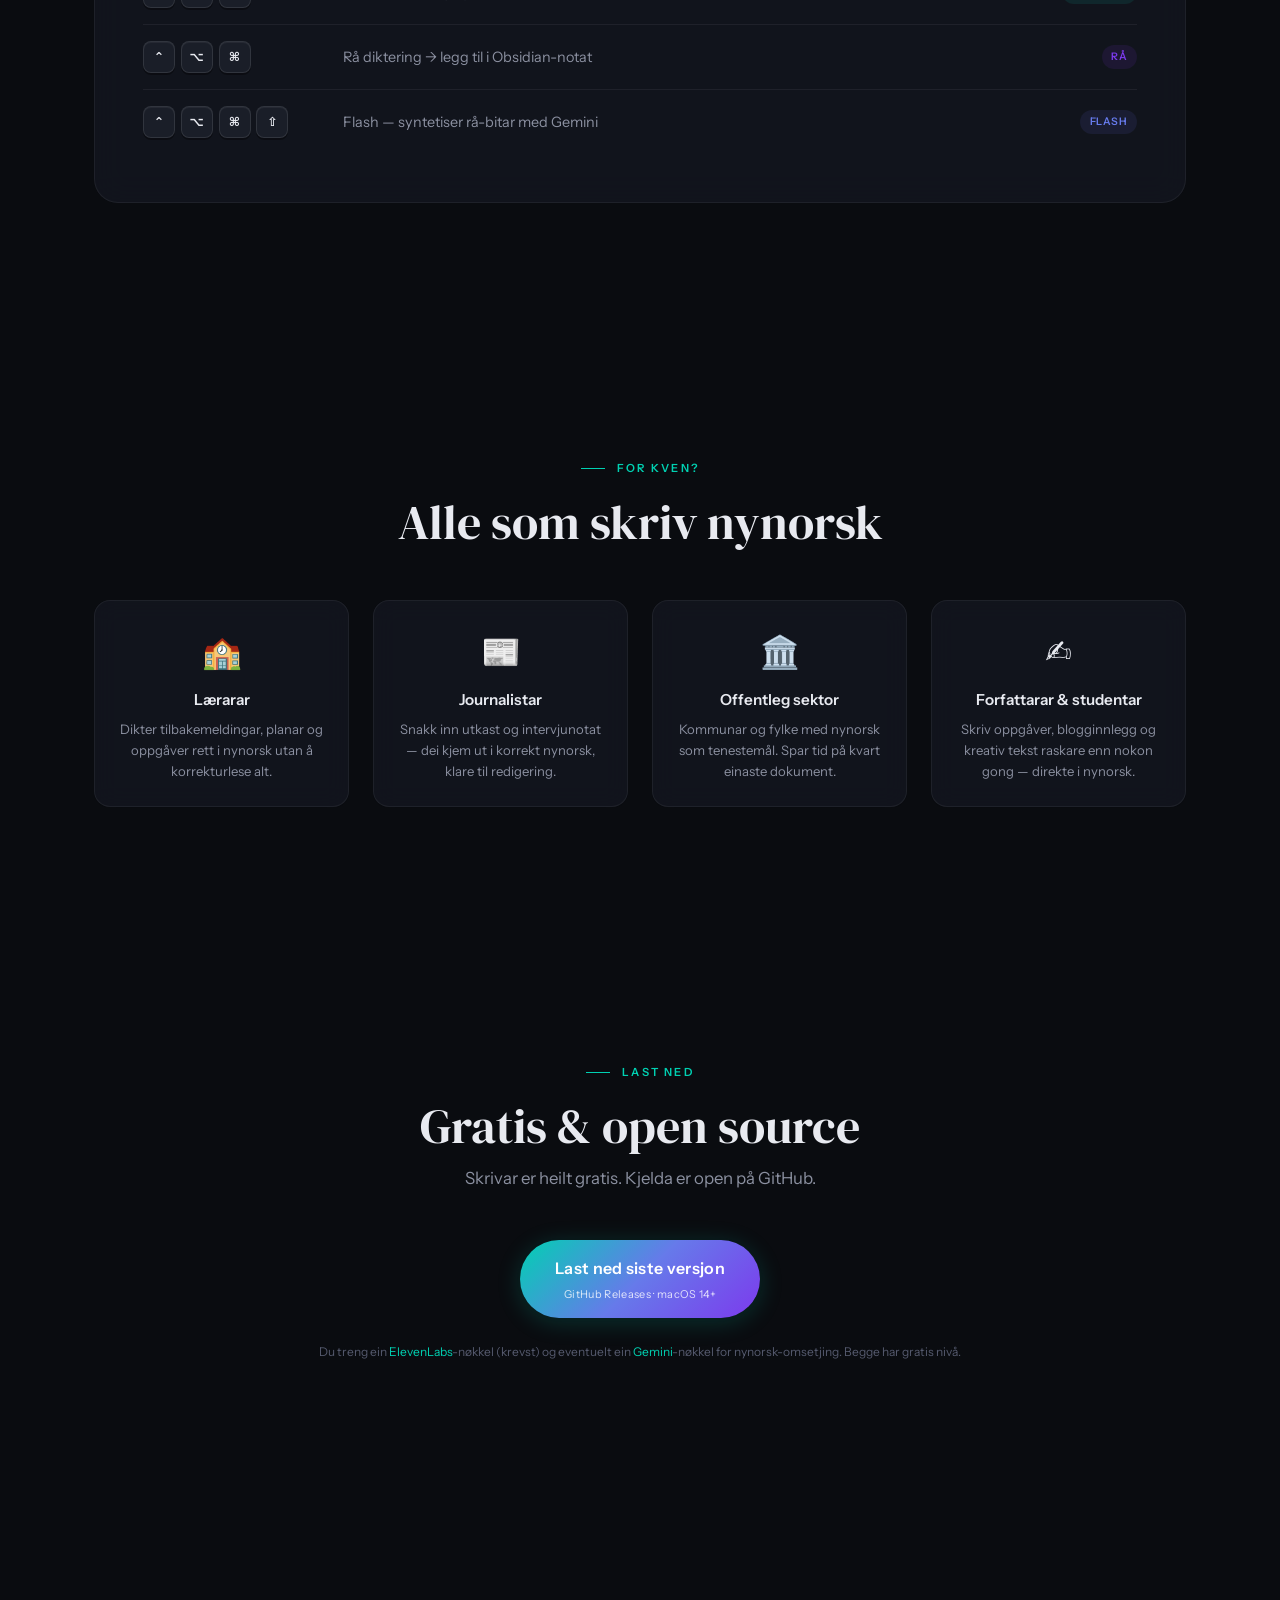
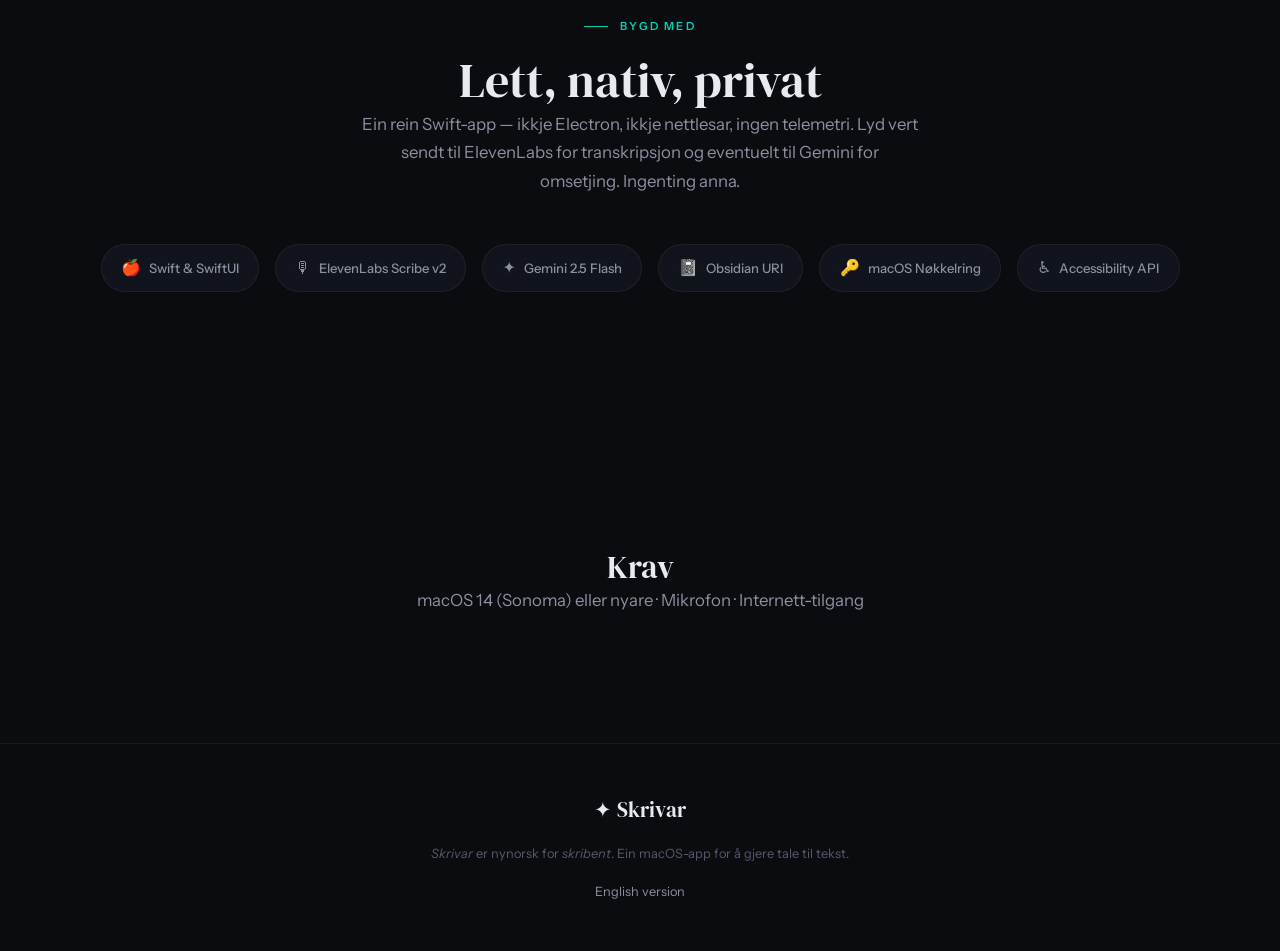
==== commit ea31f613: "feat(ui): replace system menu with custom SwiftUI popover and align docs" ====
--- a/docs/nn/index.html
+++ b/docs/nn/index.html
@@ -205,15 +205,15 @@
 
         <div class="mode-card" data-mode="obsidian">
           <div class="mode-icon">⬡</div>
-          <h3>Obsidian</h3>
-          <p>Talefangst rett til Obsidian-vaulten din som eit nytt notat. Handsfree kunnskapsfangst.</p>
+          <h3>Rå diktering</h3>
+          <p>Start ei dikteringsøkt — kvart opptak vert lagt til same Obsidian-notatet. Fang tankar over minutt eller timar.</p>
           <span class="mode-shortcut">⌃⌥ + ⌘</span>
         </div>
 
         <div class="mode-card" data-mode="polish">
           <div class="mode-icon">⬡✦</div>
-          <h3>Obsidian+</h3>
-          <p>Poler med Gemini først, deretter lag eit Obsidian-notat. AI-raffinerte idear, lagra med ein gong.</p>
+          <h3>Flash</h3>
+          <p>Syntetiser alle rå-bitar med Gemini AI til polert, strukturert tekst. Vert lagt til Obsidian-notatet ditt.</p>
           <span class="mode-shortcut">⌃⌥ + ⌘ + ⇧</span>
         </div>
 
@@ -249,8 +249,8 @@
 
         <div class="feature-card">
           <span class="feature-icon">📓</span>
-          <h3>Obsidian-integrasjon</h3>
-          <p>Send transkripsjoner direkte til Obsidian-vaulten din som tidsstempla notat via URI-skjema.</p>
+          <h3>Obsidian rå diktering</h3>
+          <p>Start ei økt og fang tale i bitar — alt vert lagt til eitt tidsstempla Obsidian-notat. Avslutt med Flash for å syntetisere.</p>
         </div>
 
         <div class="feature-card">
@@ -315,8 +315,8 @@
               <kbd>⌥</kbd>
               <kbd>⌘</kbd>
             </div>
-            <span class="shortcut-desc">Fangst → nytt Obsidian-notat</span>
-            <span class="shortcut-badge" data-type="obsidian">Obsidian</span>
+            <span class="shortcut-desc">Rå diktering → legg til i Obsidian-notat</span>
+            <span class="shortcut-badge" data-type="obsidian">Rå</span>
           </div>
 
           <div class="shortcut-row">
@@ -326,8 +326,8 @@
               <kbd>⌘</kbd>
               <kbd>⇧</kbd>
             </div>
-            <span class="shortcut-desc">Poler med Gemini → Obsidian-notat</span>
-            <span class="shortcut-badge" data-type="both">AI + Obsidian</span>
+            <span class="shortcut-desc">Flash — syntetiser rå-bitar med Gemini</span>
+            <span class="shortcut-badge" data-type="both">Flash</span>
           </div>
 
         </div>
